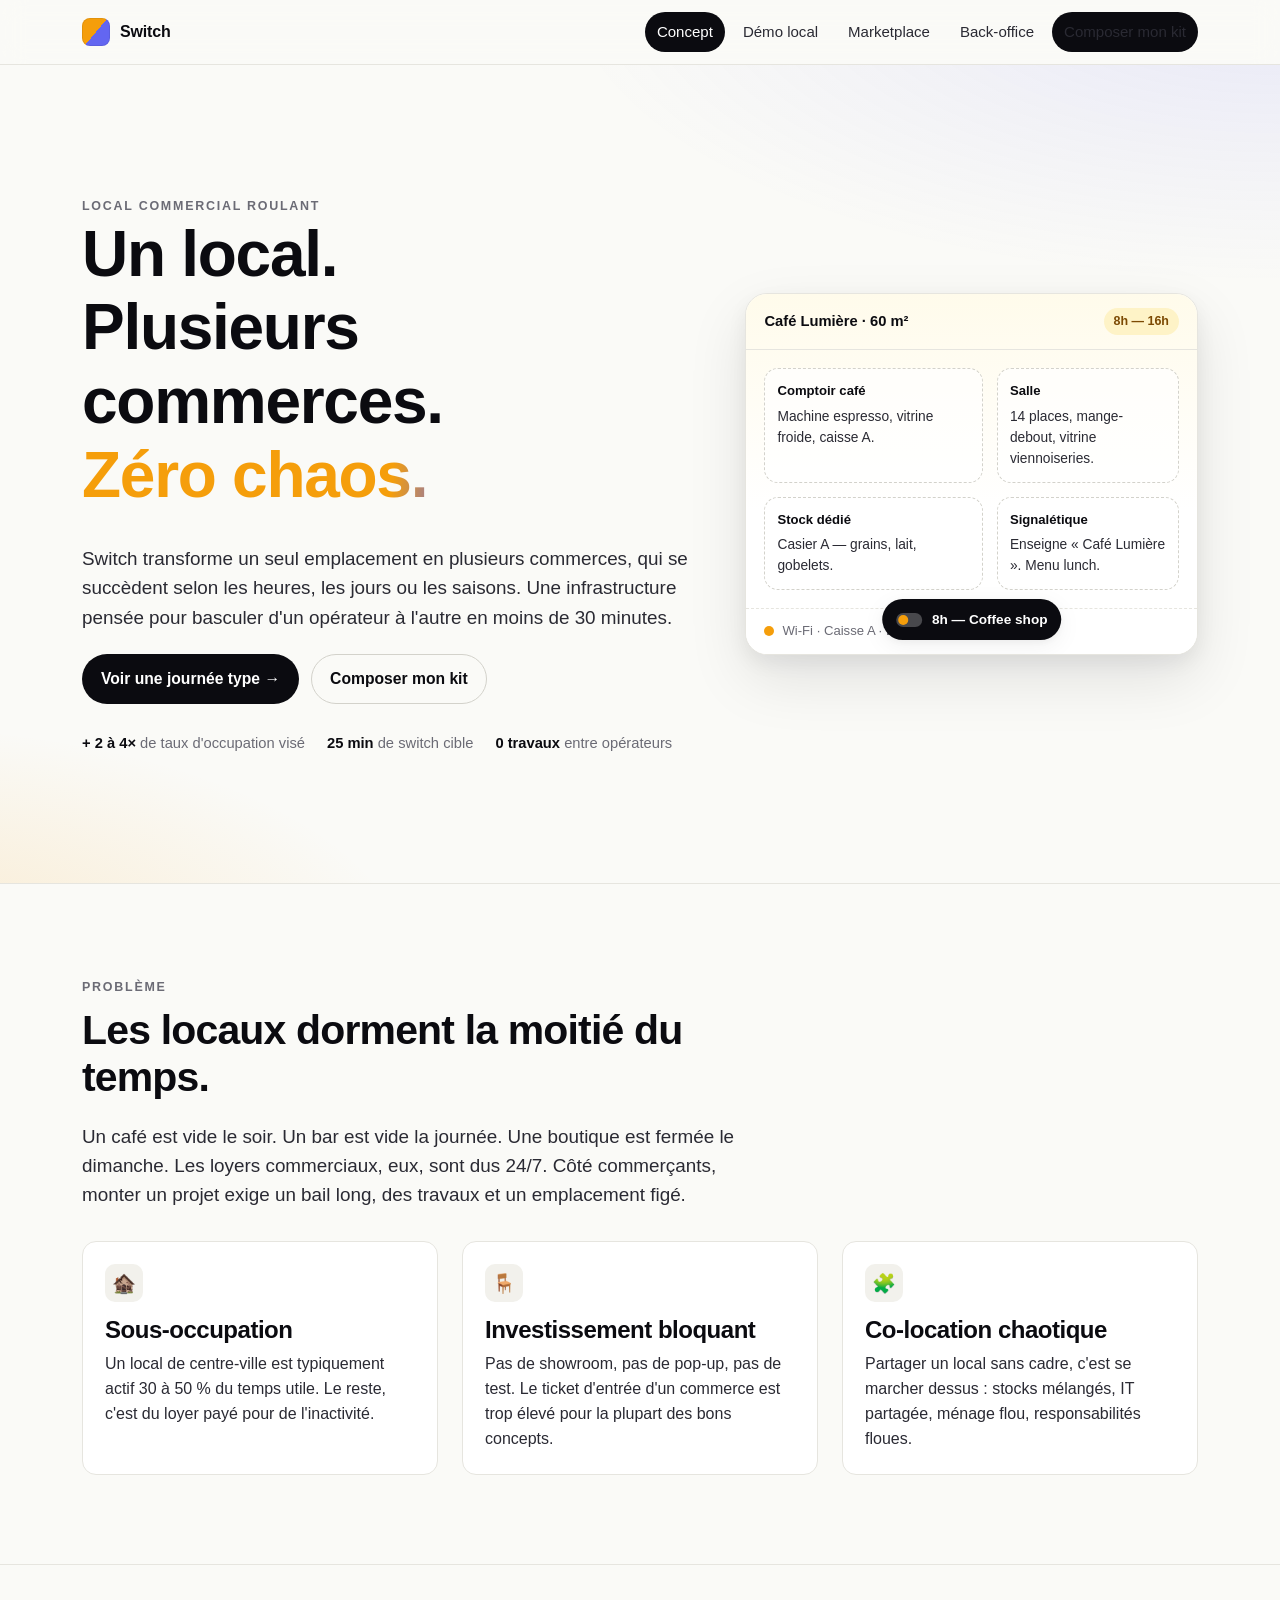
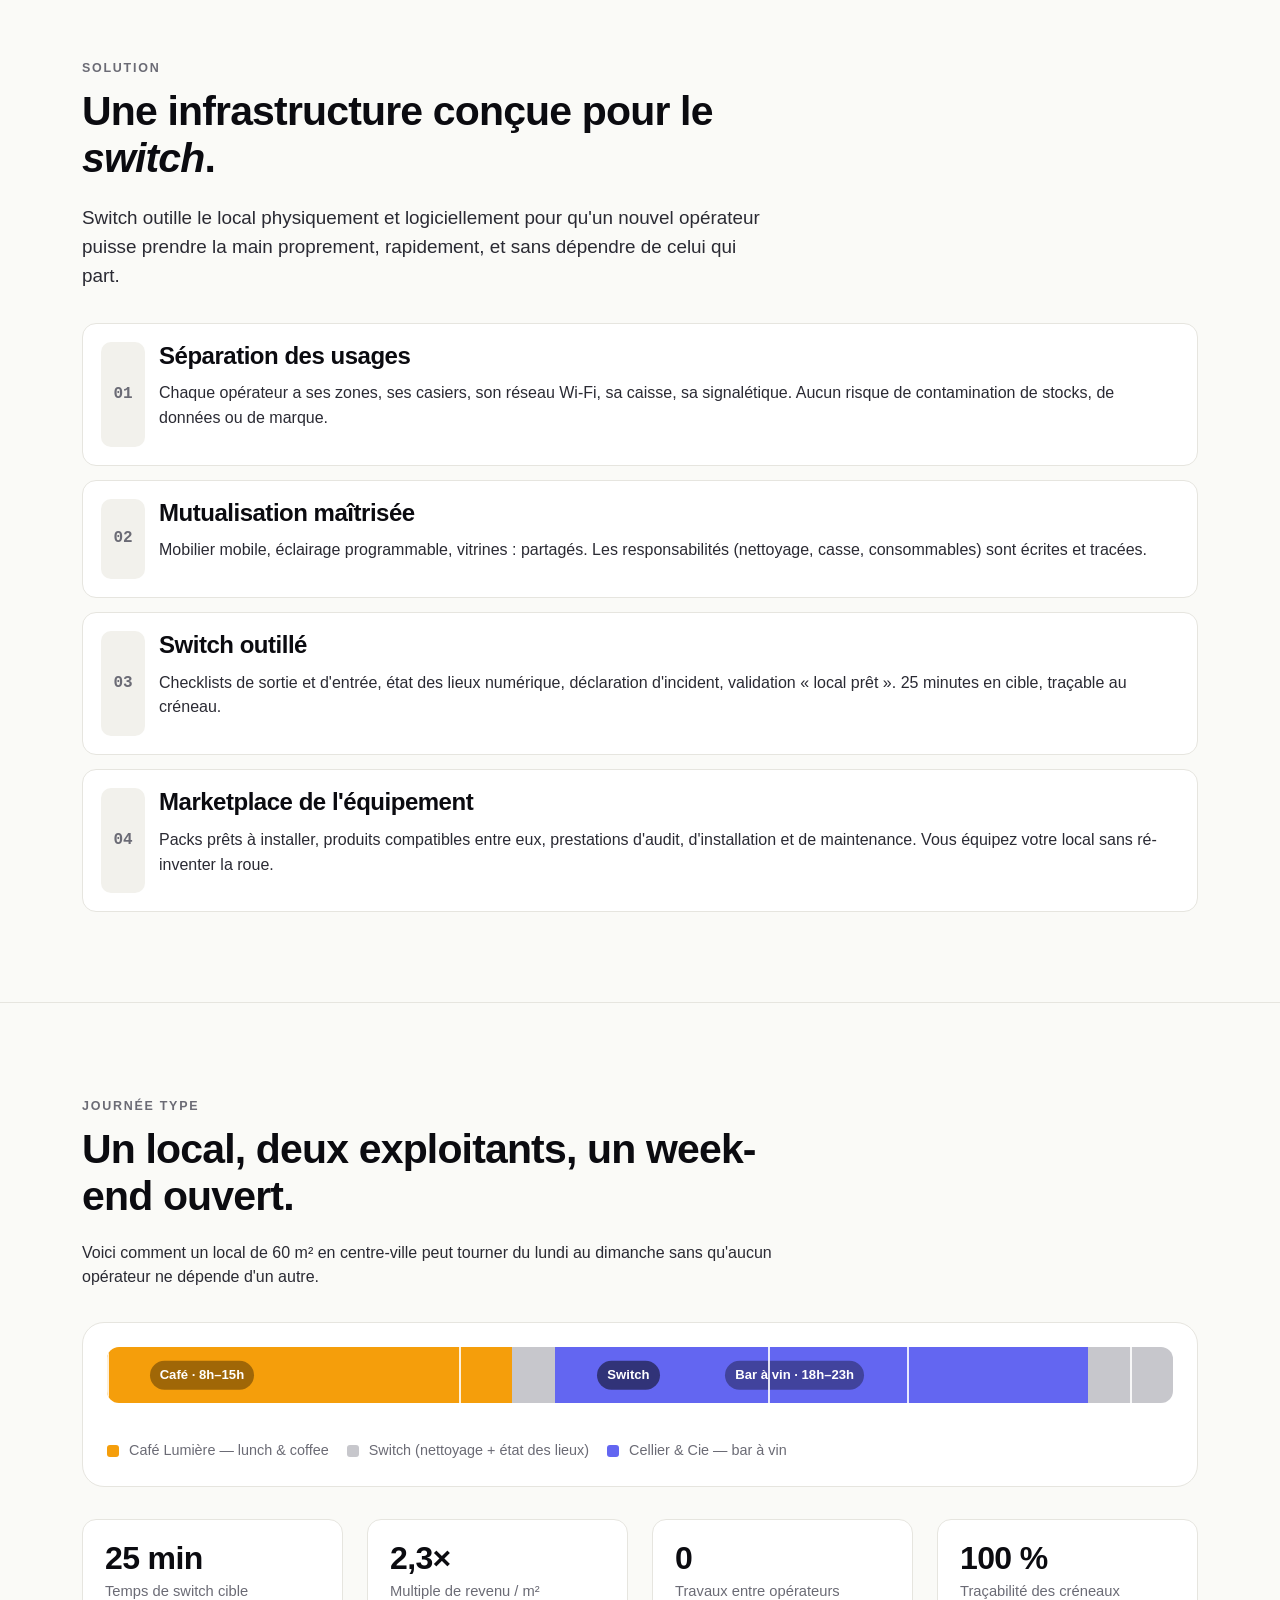
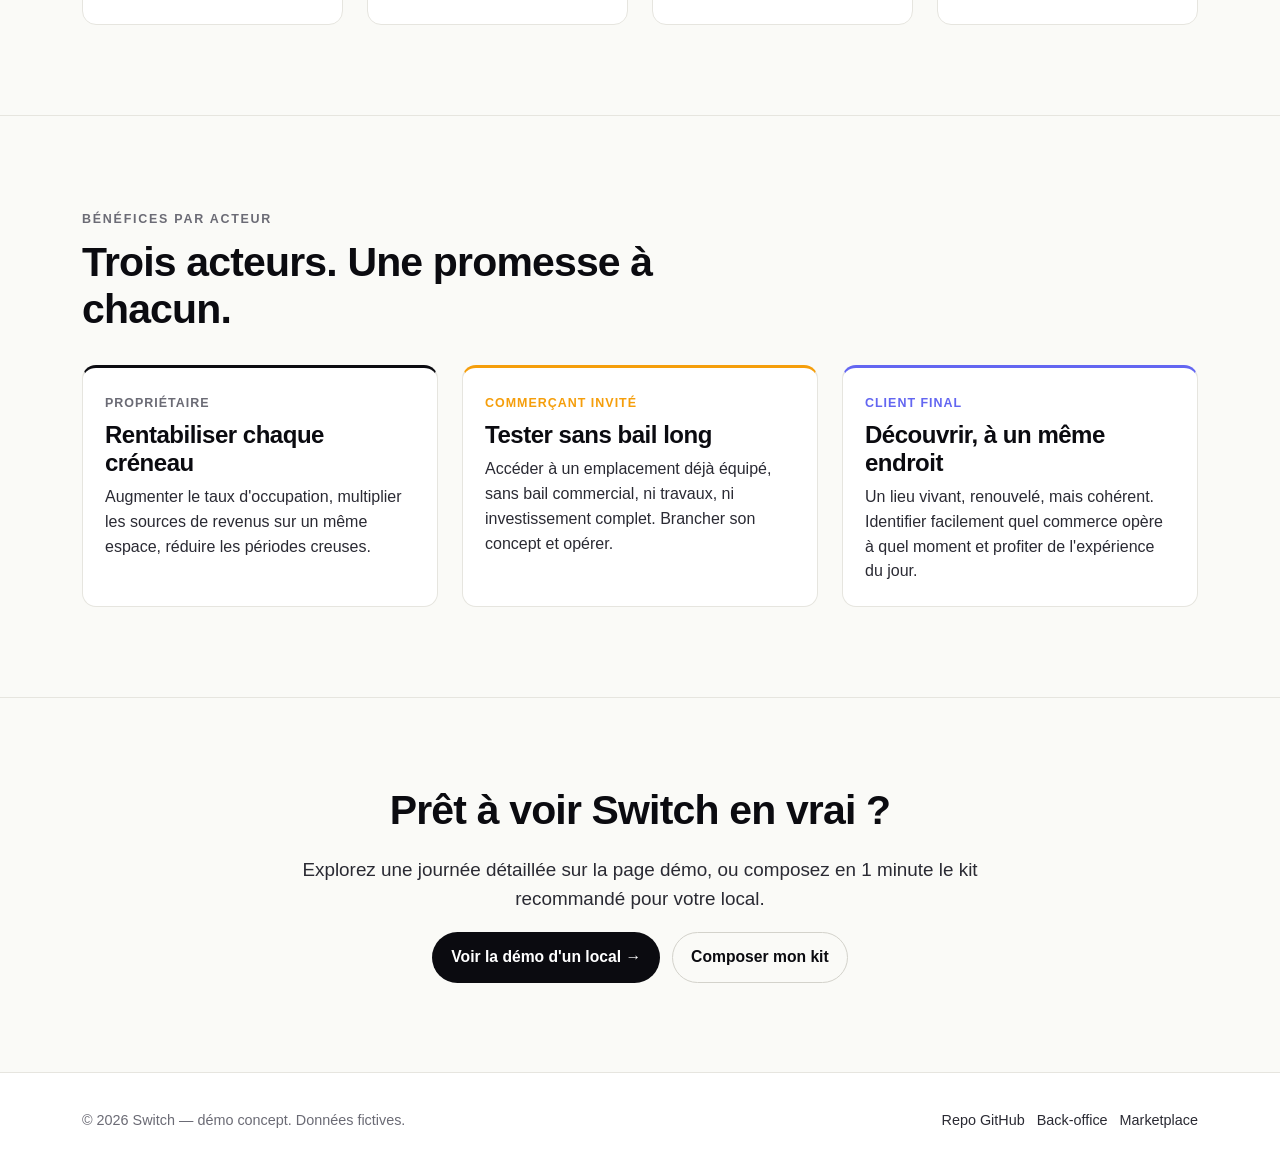
==== docs/index.html @ d5fad893 "Add Switch GitHub Pages demo site (4 pages: concept, demo, marketplace, back-office). Static, no bui" ====
<!doctype html>
<html lang="fr">
<head>
  <meta charset="utf-8" />
  <meta name="viewport" content="width=device-width, initial-scale=1" />
  <title>Switch — Un local. Plusieurs commerces. Zéro chaos.</title>
  <meta name="description" content="Switch est l'infrastructure physique et logicielle qui permet à plusieurs commerçants d'opérer dans un même local, sans se gêner. Démo concept." />
  <meta name="theme-color" content="#FAFAF7" />
  <link rel="preconnect" href="https://rsms.me/" />
  <link rel="stylesheet" href="https://rsms.me/inter/inter.css" />
  <link rel="stylesheet" href="assets/css/style.css" />
  <link rel="icon" href="data:image/svg+xml,%3Csvg xmlns='http://www.w3.org/2000/svg' viewBox='0 0 32 32'%3E%3Cdefs%3E%3ClinearGradient id='g' x1='0' x2='1' y1='0' y2='1'%3E%3Cstop offset='0' stop-color='%23F59E0B'/%3E%3Cstop offset='1' stop-color='%236366F1'/%3E%3C/linearGradient%3E%3C/defs%3E%3Crect width='32' height='32' rx='7' fill='url(%23g)'/%3E%3C/svg%3E" />
</head>
<body>

<header class="nav">
  <div class="container nav-inner">
    <a class="brand" href="index.html">
      <span class="brand-mark" aria-hidden="true"></span>
      <span>Switch</span>
    </a>
    <nav class="nav-links" aria-label="Navigation principale">
      <a href="index.html">Concept</a>
      <a href="demo.html">Démo local</a>
      <a href="marketplace.html">Marketplace</a>
      <a href="backoffice.html">Back-office</a>
      <a class="nav-cta" href="marketplace.html#configurateur">Composer mon kit</a>
    </nav>
    <button class="nav-toggle" aria-label="Ouvrir le menu" aria-controls="nav-links" aria-expanded="false">☰</button>
  </div>
</header>

<!-- HERO -->
<section class="hero">
  <div class="container hero-inner">
    <div>
      <span class="eyebrow">Local commercial roulant</span>
      <h1>Un local.<br/>Plusieurs commerces.<br/><span class="switch-word">Zéro chaos.</span></h1>
      <p class="lead">
        Switch transforme un seul emplacement en plusieurs commerces, qui se succèdent selon les heures, les jours ou les saisons. Une infrastructure pensée pour basculer d'un opérateur à l'autre&nbsp;en&nbsp;moins de 30&nbsp;minutes.
      </p>

      <div class="hero-actions">
        <a class="btn btn-primary" href="demo.html">Voir une journée type →</a>
        <a class="btn btn-ghost" href="marketplace.html#configurateur">Composer mon kit</a>
      </div>

      <div class="hero-meta">
        <span><strong>+ 2 à 4×</strong> de taux d'occupation visé</span>
        <span><strong>25 min</strong> de switch cible</span>
        <span><strong>0 travaux</strong> entre opérateurs</span>
      </div>
    </div>

    <!-- Carte locale : démonstration switch jour / soir -->
    <div class="local-card" data-mode="day" aria-label="Aperçu d'un local Switch">
      <div class="scene scene--day" aria-hidden="false">
        <div class="scene-head">
          <span>Café Lumière · 60 m²</span>
          <span class="pill">8h — 16h</span>
        </div>
        <div class="scene-floor">
          <div class="zone"><strong>Comptoir café</strong>Machine espresso, vitrine froide, caisse A.</div>
          <div class="zone"><strong>Salle</strong>14 places, mange-debout, vitrine viennoiseries.</div>
          <div class="zone"><strong>Stock dédié</strong>Casier A — grains, lait, gobelets.</div>
          <div class="zone"><strong>Signalétique</strong>Enseigne « Café Lumière ». Menu lunch.</div>
        </div>
        <div class="scene-bar"><span class="dot" aria-hidden="true"></span> Wi-Fi · Caisse A · Éclairage chaud</div>
      </div>

      <div class="scene scene--night is-hidden" aria-hidden="true">
        <div class="scene-head">
          <span>Cellier &amp; Cie · 60 m²</span>
          <span class="pill">18h — 23h</span>
        </div>
        <div class="scene-floor">
          <div class="zone"><strong>Bar à vin</strong>Tireuses, frigo vins, caisse B.</div>
          <div class="zone"><strong>Salle</strong>10 places assises, 2 mange-debout, ambiance tamisée.</div>
          <div class="zone"><strong>Stock dédié</strong>Casier B — bouteilles, verres dédiés.</div>
          <div class="zone"><strong>Signalétique</strong>Enseigne « Cellier &amp; Cie ». Ardoise dégustation.</div>
        </div>
        <div class="scene-bar"><span class="dot" aria-hidden="true"></span> Wi-Fi B · Caisse B · Éclairage tamisé</div>
      </div>

      <button class="switch-toggle" aria-label="Basculer entre jour et soir">
        <span class="knob" aria-hidden="true"></span>
        <span class="label">8h — Coffee shop</span>
      </button>
    </div>
  </div>
</section>

<!-- PROBLEME -->
<section>
  <div class="container">
    <div class="section-head">
      <span class="eyebrow">Problème</span>
      <h2>Les locaux dorment la moitié du temps.</h2>
      <p class="lead">
        Un café est vide le soir. Un bar est vide la journée. Une boutique est fermée le dimanche. Les loyers commerciaux, eux, sont dus 24/7. Côté commerçants, monter un projet exige un bail long, des travaux et un emplacement figé.
      </p>
    </div>

    <div class="grid grid-3">
      <div class="card">
        <div class="icon" aria-hidden="true">🏚️</div>
        <h3>Sous-occupation</h3>
        <p>Un local de centre-ville est typiquement actif 30 à 50&nbsp;% du temps utile. Le reste, c'est du loyer payé pour de l'inactivité.</p>
      </div>
      <div class="card">
        <div class="icon" aria-hidden="true">🪑</div>
        <h3>Investissement bloquant</h3>
        <p>Pas de showroom, pas de pop-up, pas de test. Le ticket d'entrée d'un commerce est trop élevé pour la plupart des bons concepts.</p>
      </div>
      <div class="card">
        <div class="icon" aria-hidden="true">🧩</div>
        <h3>Co-location chaotique</h3>
        <p>Partager un local sans cadre, c'est se marcher dessus&nbsp;: stocks mélangés, IT partagée, ménage flou, responsabilités floues.</p>
      </div>
    </div>
  </div>
</section>

<!-- SOLUTION -->
<section>
  <div class="container">
    <div class="section-head">
      <span class="eyebrow">Solution</span>
      <h2>Une infrastructure conçue pour le <em>switch</em>.</h2>
      <p class="lead">
        Switch outille le local physiquement et logiciellement pour qu'un nouvel opérateur puisse prendre la main proprement, rapidement, et sans dépendre de celui qui part.
      </p>
    </div>

    <div class="steps">
      <div class="step">
        <div>
          <h3>Séparation des usages</h3>
          <p>Chaque opérateur a ses zones, ses casiers, son réseau Wi-Fi, sa caisse, sa signalétique. Aucun risque de contamination de stocks, de données ou de marque.</p>
        </div>
      </div>
      <div class="step">
        <div>
          <h3>Mutualisation maîtrisée</h3>
          <p>Mobilier mobile, éclairage programmable, vitrines : partagés. Les responsabilités (nettoyage, casse, consommables) sont écrites et tracées.</p>
        </div>
      </div>
      <div class="step">
        <div>
          <h3>Switch outillé</h3>
          <p>Checklists de sortie et d'entrée, état des lieux numérique, déclaration d'incident, validation « local prêt ». 25 minutes en cible, traçable au créneau.</p>
        </div>
      </div>
      <div class="step">
        <div>
          <h3>Marketplace de l'équipement</h3>
          <p>Packs prêts à installer, produits compatibles entre eux, prestations d'audit, d'installation et de maintenance. Vous équipez votre local sans ré-inventer la roue.</p>
        </div>
      </div>
    </div>
  </div>
</section>

<!-- JOURNEE TYPE -->
<section>
  <div class="container">
    <div class="section-head">
      <span class="eyebrow">Journée type</span>
      <h2>Un local, deux exploitants, un week-end ouvert.</h2>
      <p>Voici comment un local de 60&nbsp;m² en centre-ville peut tourner du lundi au dimanche sans qu'aucun opérateur ne dépende d'un autre.</p>
    </div>

    <div class="timeline" aria-label="Timeline d'une journée type Switch">
      <div class="timeline-track" aria-hidden="true">
        <div class="timeline-segment" style="left:4%">Café · 8h–15h</div>
        <div class="timeline-segment" style="left:46%; background: rgba(0,0,0,.5);">Switch</div>
        <div class="timeline-segment" style="left:58%">Bar à vin · 18h–23h</div>

        <div class="timeline-marker" style="left:0%"><span class="timeline-label">00h</span></div>
        <div class="timeline-marker" style="left:33%"><span class="timeline-label">08h</span></div>
        <div class="timeline-marker" style="left:62%"><span class="timeline-label">15h</span></div>
        <div class="timeline-marker" style="left:75%"><span class="timeline-label">18h</span></div>
        <div class="timeline-marker" style="left:96%"><span class="timeline-label">23h</span></div>
      </div>

      <div class="timeline-legend">
        <span><span class="sw" style="background:var(--day)"></span> Café Lumière — lunch &amp; coffee</span>
        <span><span class="sw" style="background:#C7C7CC"></span> Switch (nettoyage + état des lieux)</span>
        <span><span class="sw" style="background:var(--night)"></span> Cellier &amp; Cie — bar à vin</span>
      </div>
    </div>

    <div class="grid grid-4 mt-4">
      <div class="stat"><div class="num">25 min</div><div class="lbl">Temps de switch cible</div></div>
      <div class="stat"><div class="num">2,3×</div><div class="lbl">Multiple de revenu / m²</div></div>
      <div class="stat"><div class="num">0</div><div class="lbl">Travaux entre opérateurs</div></div>
      <div class="stat"><div class="num">100 %</div><div class="lbl">Traçabilité des créneaux</div></div>
    </div>
  </div>
</section>

<!-- BENEFICES PAR ACTEUR -->
<section>
  <div class="container">
    <div class="section-head">
      <span class="eyebrow">Bénéfices par acteur</span>
      <h2>Trois acteurs. Une promesse à chacun.</h2>
    </div>

    <div class="grid grid-3">
      <div class="card card-ink">
        <div class="card-flag">Propriétaire</div>
        <h3>Rentabiliser chaque créneau</h3>
        <p>Augmenter le taux d'occupation, multiplier les sources de revenus sur un même espace, réduire les périodes creuses.</p>
      </div>
      <div class="card card-day">
        <div class="card-flag" style="color:var(--day)">Commerçant invité</div>
        <h3>Tester sans bail long</h3>
        <p>Accéder à un emplacement déjà équipé, sans bail commercial, ni travaux, ni investissement complet. Brancher son concept et opérer.</p>
      </div>
      <div class="card card-night">
        <div class="card-flag" style="color:var(--night)">Client final</div>
        <h3>Découvrir, à un même endroit</h3>
        <p>Un lieu vivant, renouvelé, mais cohérent. Identifier facilement quel commerce opère à quel moment et profiter de l'expérience du jour.</p>
      </div>
    </div>
  </div>
</section>

<!-- CTA -->
<section>
  <div class="container center">
    <h2>Prêt à voir Switch en vrai ?</h2>
    <p class="lead" style="margin-inline:auto">Explorez une journée détaillée sur la page démo, ou composez en 1 minute le kit recommandé pour votre local.</p>
    <div class="flex" style="justify-content:center; margin-top: 18px;">
      <a class="btn btn-primary" href="demo.html">Voir la démo d'un local →</a>
      <a class="btn btn-ghost" href="marketplace.html#configurateur">Composer mon kit</a>
    </div>
  </div>
</section>

<footer class="site">
  <div class="container">
    <div>© <span data-year>2026</span> Switch — démo concept. Données fictives.</div>
    <div class="flex">
      <a href="https://github.com/chtabay/Switch" target="_blank" rel="noopener">Repo GitHub</a>
      <a href="backoffice.html">Back-office</a>
      <a href="marketplace.html">Marketplace</a>
    </div>
  </div>
</footer>

<script src="assets/js/main.js" defer></script>
</body>
</html>
---- docs/assets/css/style.css ----
/* ============================================================
   SWITCH — Design system
   Un local. Plusieurs commerces. Zéro chaos.
   ============================================================ */

:root {
  --bg: #FAFAF7;
  --bg-elev: #FFFFFF;
  --bg-soft: #F2F1EC;
  --ink: #0B0B10;
  --ink-2: #2A2A33;
  --muted: #6B6B75;
  --line: #E6E5DF;
  --line-strong: #D3D2CB;

  /* Switch — deux moments de la journée */
  --day: #F59E0B;          /* Ambre, café/jour */
  --day-soft: #FEF3C7;
  --night: #6366F1;        /* Indigo, bar/soir */
  --night-soft: #E0E7FF;

  --ok: #10B981;
  --warn: #F97316;
  --err: #EF4444;

  --radius: 14px;
  --radius-sm: 8px;
  --radius-lg: 22px;

  --shadow-sm: 0 1px 2px rgba(11, 11, 16, 0.04), 0 1px 1px rgba(11, 11, 16, 0.03);
  --shadow: 0 6px 24px rgba(11, 11, 16, 0.06), 0 2px 6px rgba(11, 11, 16, 0.04);
  --shadow-lg: 0 24px 60px rgba(11, 11, 16, 0.10), 0 8px 20px rgba(11, 11, 16, 0.06);

  --maxw: 1180px;
  --gutter: clamp(16px, 4vw, 32px);

  --font-sans: "Inter", -apple-system, BlinkMacSystemFont, "Segoe UI",
    Roboto, "Helvetica Neue", Arial, sans-serif;
  --font-mono: "JetBrains Mono", ui-monospace, SFMono-Regular, Menlo,
    Consolas, monospace;
}

/* ---------- Reset léger ---------- */
*, *::before, *::after { box-sizing: border-box; }
html { -webkit-text-size-adjust: 100%; scroll-behavior: smooth; }
body {
  margin: 0;
  background: var(--bg);
  color: var(--ink);
  font-family: var(--font-sans);
  font-size: 16px;
  line-height: 1.55;
  -webkit-font-smoothing: antialiased;
  text-rendering: optimizeLegibility;
}
img, svg { display: block; max-width: 100%; }
a { color: inherit; text-decoration: none; }
button { font: inherit; cursor: pointer; }

/* ---------- Typo ---------- */
h1, h2, h3, h4 {
  margin: 0 0 .5em;
  font-weight: 650;
  letter-spacing: -0.02em;
  line-height: 1.15;
}
h1 { font-size: clamp(2.2rem, 5vw + .5rem, 4rem); }
h2 { font-size: clamp(1.7rem, 2.2vw + .8rem, 2.6rem); }
h3 { font-size: clamp(1.15rem, 1vw + .8rem, 1.5rem); }
h4 { font-size: 1.05rem; }
p { margin: 0 0 1em; color: var(--ink-2); }
.lead { font-size: 1.18rem; color: var(--ink-2); max-width: 65ch; }
.muted { color: var(--muted); }
.eyebrow {
  text-transform: uppercase;
  letter-spacing: .14em;
  font-size: .78rem;
  font-weight: 600;
  color: var(--muted);
}

/* ---------- Layout ---------- */
.container {
  width: 100%;
  max-width: var(--maxw);
  margin: 0 auto;
  padding-inline: var(--gutter);
}
section { padding-block: clamp(48px, 7vw, 96px); }
section + section { border-top: 1px solid var(--line); }
.grid { display: grid; gap: clamp(16px, 2vw, 24px); }
.grid-2 { grid-template-columns: repeat(2, minmax(0, 1fr)); }
.grid-3 { grid-template-columns: repeat(3, minmax(0, 1fr)); }
.grid-4 { grid-template-columns: repeat(4, minmax(0, 1fr)); }
@media (max-width: 900px) {
  .grid-3, .grid-4 { grid-template-columns: repeat(2, minmax(0, 1fr)); }
}
@media (max-width: 600px) {
  .grid-2, .grid-3, .grid-4 { grid-template-columns: 1fr; }
}

/* ---------- Navbar ---------- */
.nav {
  position: sticky;
  top: 0;
  z-index: 50;
  background: rgba(250, 250, 247, .82);
  backdrop-filter: saturate(140%) blur(12px);
  -webkit-backdrop-filter: saturate(140%) blur(12px);
  border-bottom: 1px solid var(--line);
}
.nav-inner {
  display: flex;
  align-items: center;
  justify-content: space-between;
  height: 64px;
}
.brand {
  display: inline-flex;
  align-items: center;
  gap: 10px;
  font-weight: 700;
  letter-spacing: -.01em;
}
.brand-mark {
  width: 28px; height: 28px;
  border-radius: 8px;
  background:
    conic-gradient(from 220deg at 50% 50%, var(--day) 0 50%, var(--night) 50% 100%);
  box-shadow: inset 0 0 0 1px rgba(0, 0, 0, .08);
}
.nav-links {
  display: flex; gap: 6px; align-items: center;
}
.nav-links a {
  padding: 8px 12px;
  border-radius: 999px;
  color: var(--ink-2);
  font-size: .94rem;
  font-weight: 500;
}
.nav-links a:hover { background: var(--bg-soft); color: var(--ink); }
.nav-links a.is-active { background: var(--ink); color: var(--bg-elev); }
.nav-cta {
  background: var(--ink);
  color: var(--bg-elev);
  padding: 9px 14px;
  border-radius: 999px;
  font-weight: 600;
  font-size: .92rem;
}
.nav-toggle {
  display: none;
  background: transparent;
  border: 1px solid var(--line-strong);
  border-radius: 10px;
  padding: 8px 10px;
}
@media (max-width: 760px) {
  .nav-links { display: none; }
  .nav-toggle { display: inline-flex; }
  .nav-links.is-open {
    display: flex;
    position: absolute;
    top: 64px; left: 0; right: 0;
    flex-direction: column;
    background: var(--bg-elev);
    padding: 12px var(--gutter);
    border-bottom: 1px solid var(--line);
    gap: 2px;
  }
}

/* ---------- Boutons ---------- */
.btn {
  display: inline-flex;
  align-items: center;
  gap: 8px;
  padding: 12px 18px;
  border-radius: 999px;
  font-weight: 600;
  font-size: .98rem;
  border: 1px solid transparent;
  transition: transform .12s ease, background .15s ease, border-color .15s ease;
  white-space: nowrap;
}
.btn:active { transform: translateY(1px); }
.btn-primary { background: var(--ink); color: var(--bg-elev); }
.btn-primary:hover { background: #1a1a23; }
.btn-ghost { background: transparent; color: var(--ink); border-color: var(--line-strong); }
.btn-ghost:hover { background: var(--bg-soft); }
.btn-day { background: var(--day); color: #2a1f00; }
.btn-night { background: var(--night); color: #fff; }

/* ---------- Hero ---------- */
.hero {
  padding-block: clamp(64px, 10vw, 140px);
  background:
    radial-gradient(1200px 500px at 100% -10%, rgba(99, 102, 241, .12), transparent 60%),
    radial-gradient(900px 400px at -10% 110%, rgba(245, 158, 11, .18), transparent 60%);
}
.hero-inner {
  display: grid;
  grid-template-columns: 1.15fr .85fr;
  gap: clamp(24px, 4vw, 56px);
  align-items: center;
}
@media (max-width: 900px) { .hero-inner { grid-template-columns: 1fr; } }
.hero h1 .switch-word {
  display: inline-block;
  background: linear-gradient(95deg, var(--day) 0%, var(--day) 45%, var(--night) 55%, var(--night) 100%);
  background-size: 200% 100%;
  -webkit-background-clip: text;
  background-clip: text;
  color: transparent;
  animation: shift 8s ease-in-out infinite;
}
@keyframes shift {
  0%, 100% { background-position: 0% 50%; }
  50% { background-position: 100% 50%; }
}
.hero-actions { display: flex; gap: 12px; flex-wrap: wrap; margin-top: 22px; }
.hero-meta {
  display: flex; gap: 22px; flex-wrap: wrap;
  margin-top: 28px; color: var(--muted);
  font-size: .92rem;
}
.hero-meta strong { color: var(--ink); font-weight: 650; }

/* Hero visuel : "deux états" d'un même local */
.local-card {
  position: relative;
  border-radius: var(--radius-lg);
  background: var(--bg-elev);
  border: 1px solid var(--line);
  box-shadow: var(--shadow-lg);
  overflow: hidden;
  aspect-ratio: 4 / 3.2;
}
.local-card .scene {
  position: absolute; inset: 0;
  display: grid;
  grid-template-rows: auto 1fr auto;
  transition: opacity .6s ease, transform .6s ease;
}
.local-card .scene.is-hidden { opacity: 0; pointer-events: none; transform: scale(.98); }
.local-card .scene-head {
  display: flex; align-items: center; justify-content: space-between;
  padding: 14px 18px;
  font-weight: 700;
  font-size: .92rem;
  border-bottom: 1px solid var(--line);
}
.local-card .scene-head .pill { font-size: .78rem; padding: 4px 10px; border-radius: 999px; }
.scene--day { background: linear-gradient(180deg, #FFFBEB 0%, #FFFFFF 60%); }
.scene--day .pill { background: var(--day-soft); color: #7C4A03; }
.scene--night { background: linear-gradient(180deg, #EEF0FF 0%, #FFFFFF 60%); }
.scene--night .pill { background: var(--night-soft); color: #3730A3; }
.scene-floor {
  display: grid;
  grid-template-columns: 1.2fr 1fr;
  gap: 14px;
  padding: 18px;
}
.zone {
  border: 1px dashed var(--line-strong);
  border-radius: var(--radius);
  padding: 12px;
  min-height: 90px;
  background: rgba(255, 255, 255, .65);
  font-size: .86rem;
  color: var(--ink-2);
}
.zone strong { color: var(--ink); display: block; margin-bottom: 4px; font-size: .82rem; }
.scene-bar {
  display: flex; gap: 8px;
  padding: 12px 18px 16px;
  font-size: .82rem;
  color: var(--muted);
  border-top: 1px dashed var(--line);
}
.scene-bar .dot { width: 10px; height: 10px; border-radius: 50%; align-self: center; }
.scene--day .dot { background: var(--day); }
.scene--night .dot { background: var(--night); }
.switch-toggle {
  position: absolute;
  left: 50%; bottom: 14px;
  transform: translateX(-50%);
  background: var(--ink);
  color: var(--bg-elev);
  border-radius: 999px;
  padding: 10px 14px;
  display: inline-flex; align-items: center; gap: 10px;
  font-size: .85rem; font-weight: 600;
  border: none; cursor: pointer;
  box-shadow: var(--shadow);
}
.switch-toggle .knob {
  width: 26px; height: 14px; border-radius: 999px;
  background: rgba(255, 255, 255, .25);
  position: relative;
}
.switch-toggle .knob::after {
  content: "";
  position: absolute; top: 2px; left: 2px;
  width: 10px; height: 10px; border-radius: 50%;
  background: var(--day);
  transition: transform .25s ease, background .25s ease;
}
.local-card[data-mode="night"] .switch-toggle .knob::after {
  transform: translateX(12px);
  background: var(--night);
}

/* ---------- Cards ---------- */
.card {
  background: var(--bg-elev);
  border: 1px solid var(--line);
  border-radius: var(--radius);
  padding: 22px;
  transition: transform .15s ease, box-shadow .15s ease, border-color .15s ease;
}
.card:hover { box-shadow: var(--shadow); border-color: var(--line-strong); }
.card h3 { margin-bottom: .35em; }
.card p { color: var(--ink-2); margin-bottom: 0; }
.card .icon {
  width: 38px; height: 38px;
  border-radius: 10px;
  background: var(--bg-soft);
  display: inline-flex; align-items: center; justify-content: center;
  margin-bottom: 14px;
  font-size: 1.2rem;
}
.card-flag {
  display: inline-flex;
  align-items: center;
  gap: 6px;
  font-size: .78rem;
  font-weight: 600;
  text-transform: uppercase;
  letter-spacing: .08em;
  margin-bottom: 8px;
  color: var(--muted);
}
.card-day { border-top: 3px solid var(--day); }
.card-night { border-top: 3px solid var(--night); }
.card-ink { border-top: 3px solid var(--ink); }

/* ---------- Badges / pills ---------- */
.badge {
  display: inline-flex;
  align-items: center;
  gap: 6px;
  padding: 4px 10px;
  border-radius: 999px;
  font-size: .78rem;
  font-weight: 600;
  background: var(--bg-soft);
  color: var(--ink-2);
  border: 1px solid var(--line);
}
.badge--day { background: var(--day-soft); color: #7C4A03; border-color: #F8D38B; }
.badge--night { background: var(--night-soft); color: #3730A3; border-color: #C7D2FE; }
.badge--ok { background: #DCFCE7; color: #065F46; border-color: #A7F3D0; }
.badge--warn { background: #FFEDD5; color: #9A3412; border-color: #FED7AA; }
.badge--err { background: #FEE2E2; color: #991B1B; border-color: #FECACA; }

/* ---------- Timeline ---------- */
.timeline {
  position: relative;
  margin-top: 24px;
  border-radius: var(--radius-lg);
  background: var(--bg-elev);
  border: 1px solid var(--line);
  padding: 24px;
}
.timeline-track {
  position: relative;
  height: 56px;
  background: linear-gradient(90deg,
    var(--day) 0%, var(--day) 38%,
    #C7C7CC 38%, #C7C7CC 42%,
    var(--night) 42%, var(--night) 92%,
    #C7C7CC 92%, #C7C7CC 100%);
  border-radius: 12px;
  overflow: hidden;
}
.timeline-marker {
  position: absolute;
  top: 0; bottom: 0;
  width: 2px;
  background: rgba(255, 255, 255, .85);
}
.timeline-label {
  position: absolute;
  top: 100%;
  transform: translate(-50%, 8px);
  font-size: .78rem;
  color: var(--muted);
  white-space: nowrap;
}
.timeline-segment {
  position: absolute;
  top: 50%;
  transform: translateY(-50%);
  color: #fff;
  font-weight: 600;
  font-size: .82rem;
  padding: 4px 10px;
  border-radius: 999px;
  background: rgba(0, 0, 0, .35);
}
.timeline-legend {
  display: flex; flex-wrap: wrap; gap: 18px;
  margin-top: 36px;
  font-size: .9rem;
  color: var(--muted);
}
.timeline-legend .sw { display: inline-block; width: 12px; height: 12px; border-radius: 3px; margin-right: 6px; vertical-align: -2px; }

/* ---------- Stats ---------- */
.stats { display: grid; grid-template-columns: repeat(4, minmax(0,1fr)); gap: 16px; }
@media (max-width: 800px) { .stats { grid-template-columns: repeat(2, 1fr); } }
.stat {
  padding: 22px;
  border: 1px solid var(--line);
  border-radius: var(--radius);
  background: var(--bg-elev);
}
.stat .num {
  font-size: 2rem;
  font-weight: 700;
  letter-spacing: -.02em;
  line-height: 1;
  margin-bottom: 6px;
}
.stat .lbl { color: var(--muted); font-size: .92rem; }

/* ---------- Steps ---------- */
.steps { counter-reset: step; display: grid; gap: 14px; }
.step {
  display: grid;
  grid-template-columns: 44px 1fr;
  gap: 14px;
  padding: 18px;
  background: var(--bg-elev);
  border: 1px solid var(--line);
  border-radius: var(--radius);
}
.step::before {
  counter-increment: step;
  content: counter(step, decimal-leading-zero);
  font-family: var(--font-mono);
  font-weight: 600;
  color: var(--muted);
  display: inline-flex; align-items: center; justify-content: center;
  background: var(--bg-soft);
  border-radius: 10px;
}

/* ---------- Checklist ---------- */
.checklist {
  background: var(--bg-elev);
  border: 1px solid var(--line);
  border-radius: var(--radius);
  overflow: hidden;
}
.checklist > h3 {
  padding: 16px 18px;
  margin: 0;
  border-bottom: 1px solid var(--line);
  display: flex; align-items: center; gap: 10px;
}
.check-item {
  display: grid;
  grid-template-columns: 32px 1fr auto;
  gap: 12px;
  padding: 12px 18px;
  border-bottom: 1px solid var(--line);
  align-items: center;
  font-size: .95rem;
}
.check-item:last-child { border-bottom: 0; }
.check-item input[type="checkbox"] {
  appearance: none;
  width: 20px; height: 20px;
  border: 1.5px solid var(--line-strong);
  border-radius: 6px;
  display: inline-grid; place-items: center;
  cursor: pointer;
  transition: background .12s ease, border-color .12s ease;
}
.check-item input[type="checkbox"]:checked {
  background: var(--ink);
  border-color: var(--ink);
}
.check-item input[type="checkbox"]:checked::after {
  content: "";
  width: 10px; height: 6px;
  border-left: 2px solid #fff;
  border-bottom: 2px solid #fff;
  transform: translateY(-2px) rotate(-45deg);
}
.check-item.is-done label { text-decoration: line-through; color: var(--muted); }
.check-progress {
  height: 4px;
  background: var(--bg-soft);
  position: relative;
  overflow: hidden;
}
.check-progress > span {
  display: block;
  height: 100%;
  background: var(--ink);
  width: 0%;
  transition: width .3s ease;
}

/* ---------- Tables ---------- */
.table-wrap {
  border: 1px solid var(--line);
  border-radius: var(--radius);
  overflow: hidden;
  background: var(--bg-elev);
}
table.bo {
  width: 100%;
  border-collapse: collapse;
  font-size: .92rem;
}
.bo th, .bo td {
  text-align: left;
  padding: 12px 14px;
  border-bottom: 1px solid var(--line);
  vertical-align: middle;
}
.bo thead th {
  background: var(--bg-soft);
  font-weight: 600;
  font-size: .8rem;
  text-transform: uppercase;
  letter-spacing: .06em;
  color: var(--muted);
}
.bo tbody tr:last-child td { border-bottom: 0; }

/* ---------- Planning ---------- */
.planning {
  background: var(--bg-elev);
  border: 1px solid var(--line);
  border-radius: var(--radius);
  padding: 18px;
  overflow-x: auto;
}
.planning-grid {
  display: grid;
  grid-template-columns: 80px repeat(7, minmax(110px, 1fr));
  border: 1px solid var(--line);
  border-radius: 10px;
  overflow: hidden;
  min-width: 760px;
}
.planning-grid > div {
  padding: 8px 10px;
  border-right: 1px solid var(--line);
  border-bottom: 1px solid var(--line);
  font-size: .82rem;
  background: var(--bg-elev);
}
.planning-grid .ph { background: var(--bg-soft); font-weight: 600; color: var(--ink-2); }
.planning-grid .slot { min-height: 42px; position: relative; }
.slot--day { background: var(--day-soft); color: #7C4A03; }
.slot--night { background: var(--night-soft); color: #3730A3; }
.slot--maint { background: repeating-linear-gradient(45deg, #F3F4F6, #F3F4F6 6px, #E5E7EB 6px, #E5E7EB 12px); color: var(--muted); }
.slot--popup { background: #FCE7F3; color: #9D174D; }
.slot strong { display: block; font-size: .78rem; }
.slot span { font-size: .7rem; opacity: .8; }

/* ---------- Marketplace ---------- */
.pack {
  display: flex; flex-direction: column;
  padding: 26px;
  border: 1px solid var(--line);
  border-radius: var(--radius);
  background: var(--bg-elev);
  position: relative;
}
.pack--featured {
  border-color: var(--ink);
  background:
    linear-gradient(180deg, #fff 0%, #fff 100%) padding-box,
    linear-gradient(135deg, var(--day), var(--night)) border-box;
  border: 1.5px solid transparent;
  box-shadow: var(--shadow);
}
.pack--featured::before {
  content: "Recommandé";
  position: absolute;
  top: -12px; left: 24px;
  background: var(--ink); color: #fff;
  font-size: .72rem; font-weight: 700;
  padding: 5px 10px; border-radius: 999px;
  letter-spacing: .04em; text-transform: uppercase;
}
.pack h3 { margin-bottom: .15em; }
.pack .price {
  display: flex; align-items: baseline; gap: 6px;
  margin: 12px 0 18px;
}
.pack .price .num { font-size: 2rem; font-weight: 700; letter-spacing: -.02em; }
.pack .price .unit { color: var(--muted); font-size: .9rem; }
.pack ul {
  list-style: none; padding: 0; margin: 0 0 22px;
  display: grid; gap: 8px;
}
.pack ul li {
  position: relative;
  padding-left: 22px;
  font-size: .94rem;
  color: var(--ink-2);
}
.pack ul li::before {
  content: "";
  position: absolute; left: 0; top: 8px;
  width: 14px; height: 8px;
  border-left: 2px solid var(--ok);
  border-bottom: 2px solid var(--ok);
  transform: rotate(-45deg);
}
.pack .btn { align-self: flex-start; margin-top: auto; }

.product {
  display: flex; flex-direction: column;
  padding: 18px;
  background: var(--bg-elev);
  border: 1px solid var(--line);
  border-radius: var(--radius);
}
.product .thumb {
  aspect-ratio: 4 / 3;
  border-radius: 10px;
  background: var(--bg-soft);
  margin-bottom: 14px;
  display: grid; place-items: center;
  color: var(--muted);
  font-size: 2rem;
  border: 1px solid var(--line);
}
.product h4 { margin: 0 0 4px; font-size: 1rem; }
.product .meta { color: var(--muted); font-size: .84rem; margin-bottom: 10px; }
.product .row { display: flex; justify-content: space-between; align-items: center; margin-top: auto; gap: 8px; }
.product .row .price { font-weight: 700; }
.product .row .btn { padding: 7px 12px; font-size: .82rem; }

/* ---------- Configurateur ---------- */
.configurator {
  display: grid;
  grid-template-columns: 1.2fr .8fr;
  gap: 18px;
}
@media (max-width: 900px) { .configurator { grid-template-columns: 1fr; } }
.configurator .panel {
  background: var(--bg-elev);
  border: 1px solid var(--line);
  border-radius: var(--radius);
  padding: 22px;
}
.config-q { margin-bottom: 22px; }
.config-q label.q { display:block; font-weight: 600; margin-bottom: 10px; }
.opt-row { display: flex; gap: 8px; flex-wrap: wrap; }
.opt {
  border: 1px solid var(--line-strong);
  background: var(--bg-elev);
  padding: 9px 14px;
  border-radius: 999px;
  font-size: .9rem;
  cursor: pointer;
  transition: background .12s ease, border-color .12s ease, color .12s ease;
}
.opt:hover { background: var(--bg-soft); }
.opt.is-active { background: var(--ink); color: #fff; border-color: var(--ink); }

.summary {
  background: var(--bg-elev);
  border: 1px solid var(--line);
  border-radius: var(--radius);
  padding: 22px;
  position: sticky;
  top: 80px;
}
.summary .line {
  display: flex; justify-content: space-between;
  padding: 10px 0;
  border-bottom: 1px dashed var(--line);
  font-size: .94rem;
}
.summary .line:last-of-type { border-bottom: 0; }
.summary .total {
  display: flex; justify-content: space-between;
  margin-top: 14px;
  padding-top: 14px;
  border-top: 1px solid var(--line-strong);
  font-weight: 700;
  font-size: 1.1rem;
}

/* ---------- Form ---------- */
.field { display: grid; gap: 6px; margin-bottom: 14px; }
.field label { font-size: .85rem; color: var(--ink-2); font-weight: 500; }
.field input, .field select, .field textarea {
  font: inherit; color: var(--ink);
  padding: 10px 12px;
  border-radius: 10px;
  border: 1px solid var(--line-strong);
  background: var(--bg-elev);
  transition: border-color .12s ease, box-shadow .12s ease;
}
.field input:focus, .field select:focus, .field textarea:focus {
  outline: none;
  border-color: var(--ink);
  box-shadow: 0 0 0 4px rgba(11, 11, 16, .08);
}
.field textarea { resize: vertical; min-height: 88px; }

/* ---------- Banner notice ---------- */
.notice {
  display: flex; gap: 12px; align-items: flex-start;
  padding: 14px 16px;
  border-radius: var(--radius);
  background: var(--bg-soft);
  border: 1px solid var(--line);
  color: var(--ink-2);
  font-size: .92rem;
}
.notice strong { color: var(--ink); }

/* ---------- Footer ---------- */
footer.site {
  border-top: 1px solid var(--line);
  padding-block: 36px 28px;
  background: var(--bg-elev);
}
footer.site .container {
  display: flex; justify-content: space-between; gap: 16px;
  flex-wrap: wrap;
  align-items: center;
  color: var(--muted);
  font-size: .9rem;
}
footer.site a { color: var(--ink-2); }
footer.site a:hover { color: var(--ink); }

/* ---------- Utility ---------- */
.center { text-align: center; }
.mt-0 { margin-top: 0; }
.mt-1 { margin-top: 8px; }
.mt-2 { margin-top: 16px; }
.mt-3 { margin-top: 24px; }
.mt-4 { margin-top: 32px; }
.mb-0 { margin-bottom: 0; }
.flex { display: flex; gap: 12px; flex-wrap: wrap; }
.flex-between { display: flex; justify-content: space-between; align-items: center; gap: 12px; flex-wrap: wrap; }
.divider { height: 1px; background: var(--line); margin-block: 24px; }
.section-head { max-width: 720px; margin-bottom: 32px; }
.section-head .eyebrow { margin-bottom: 10px; display: inline-block; }
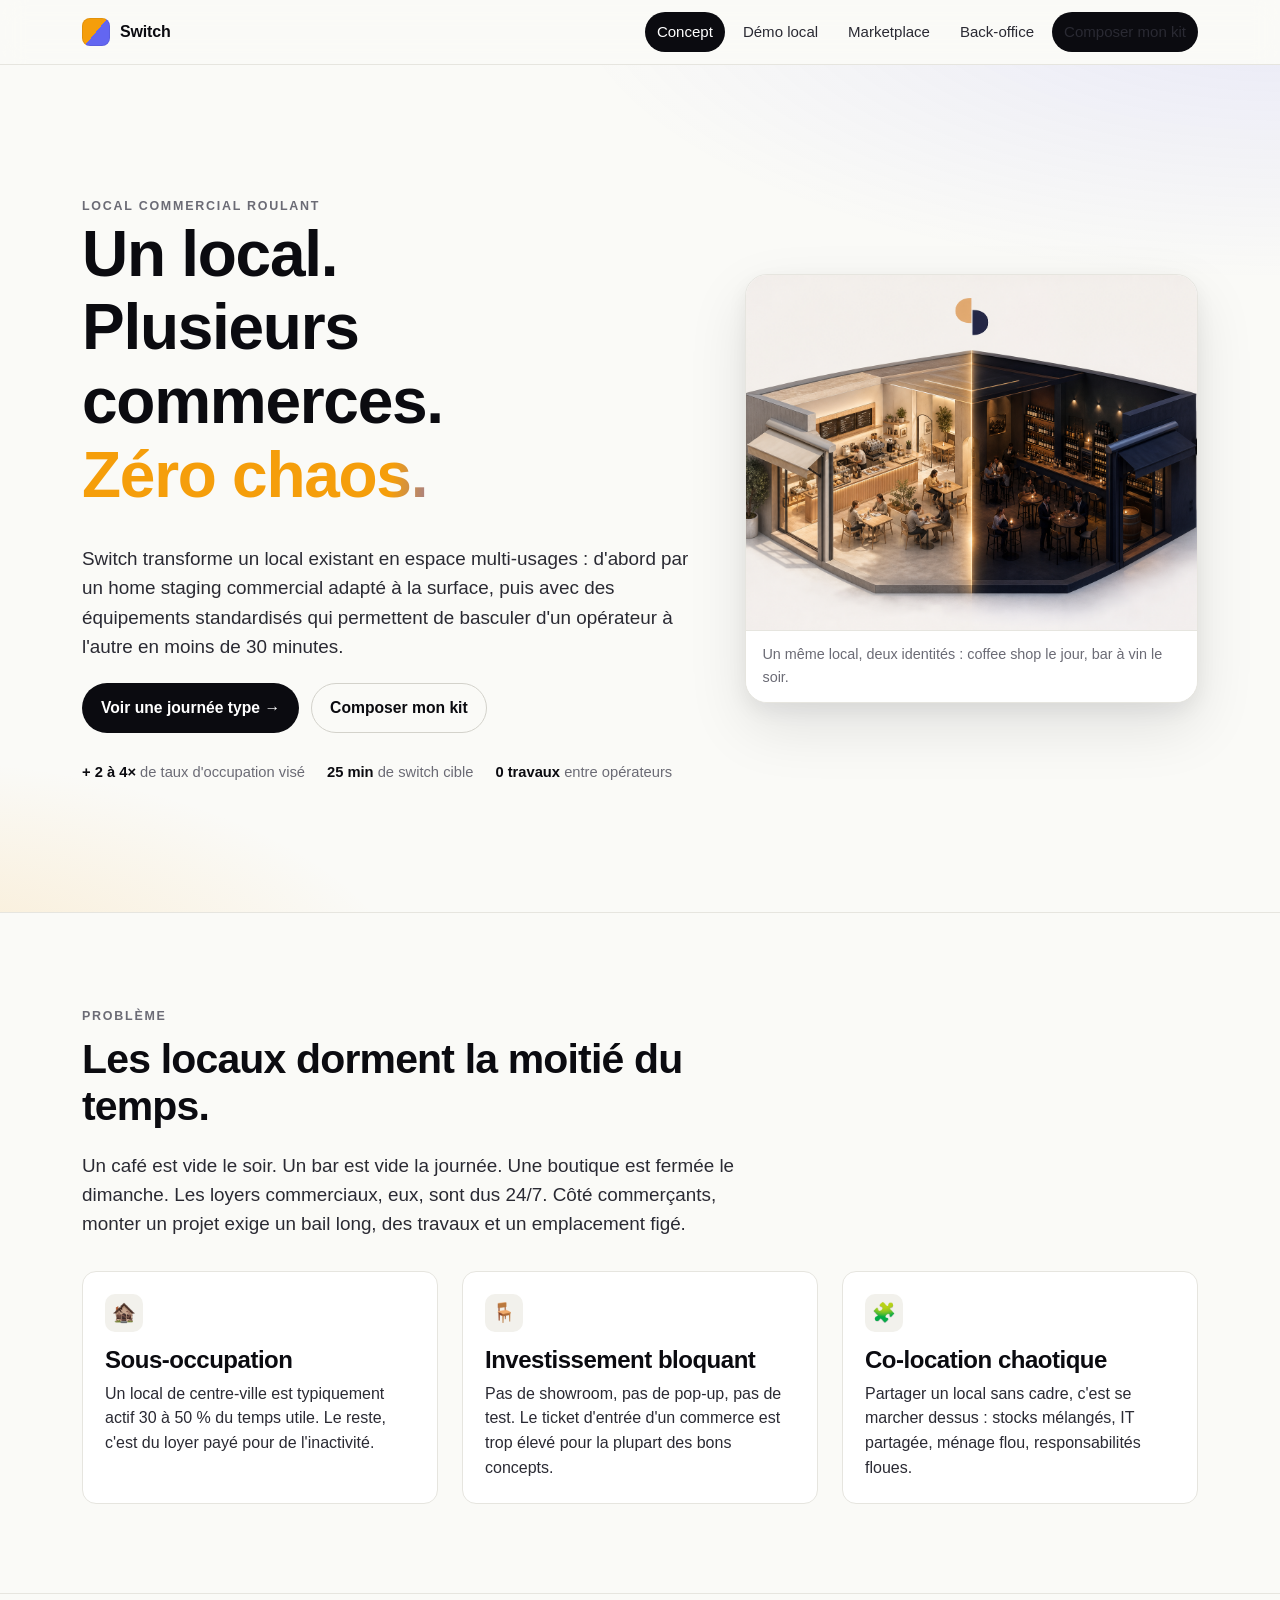
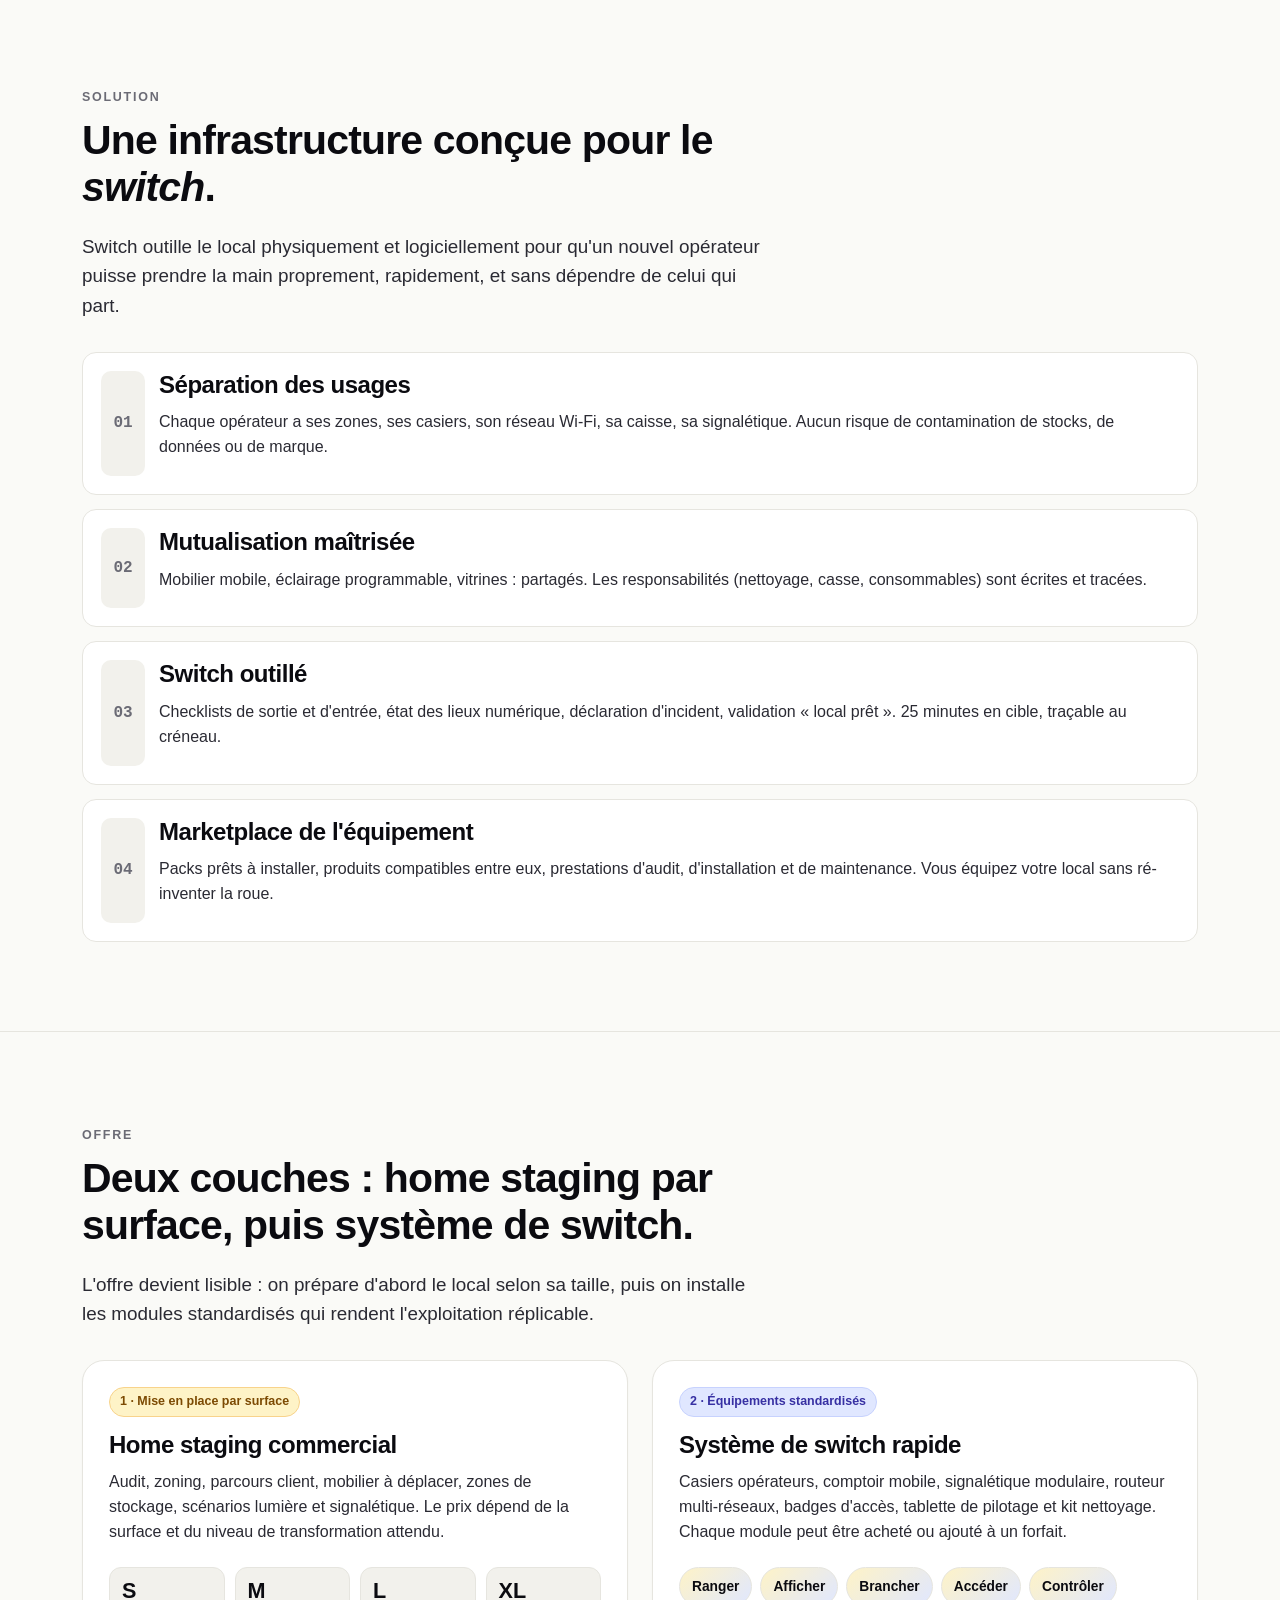
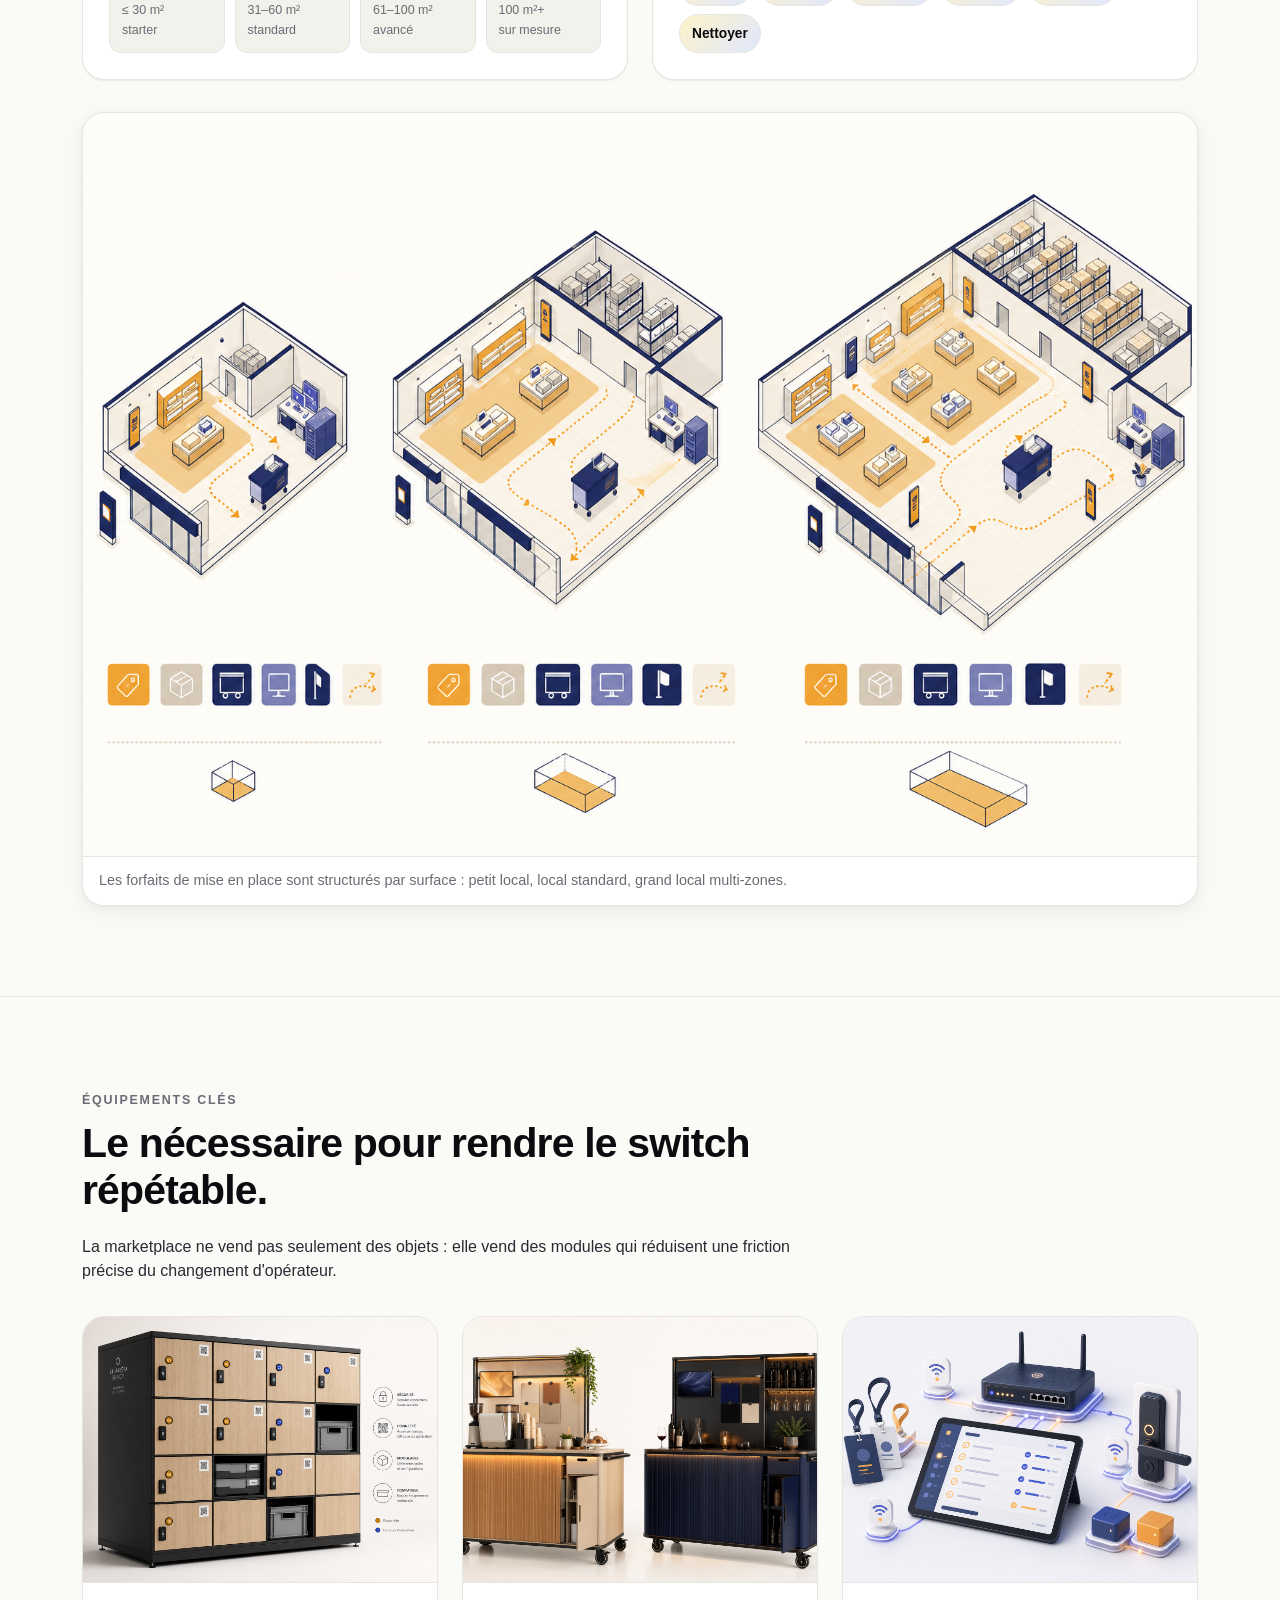
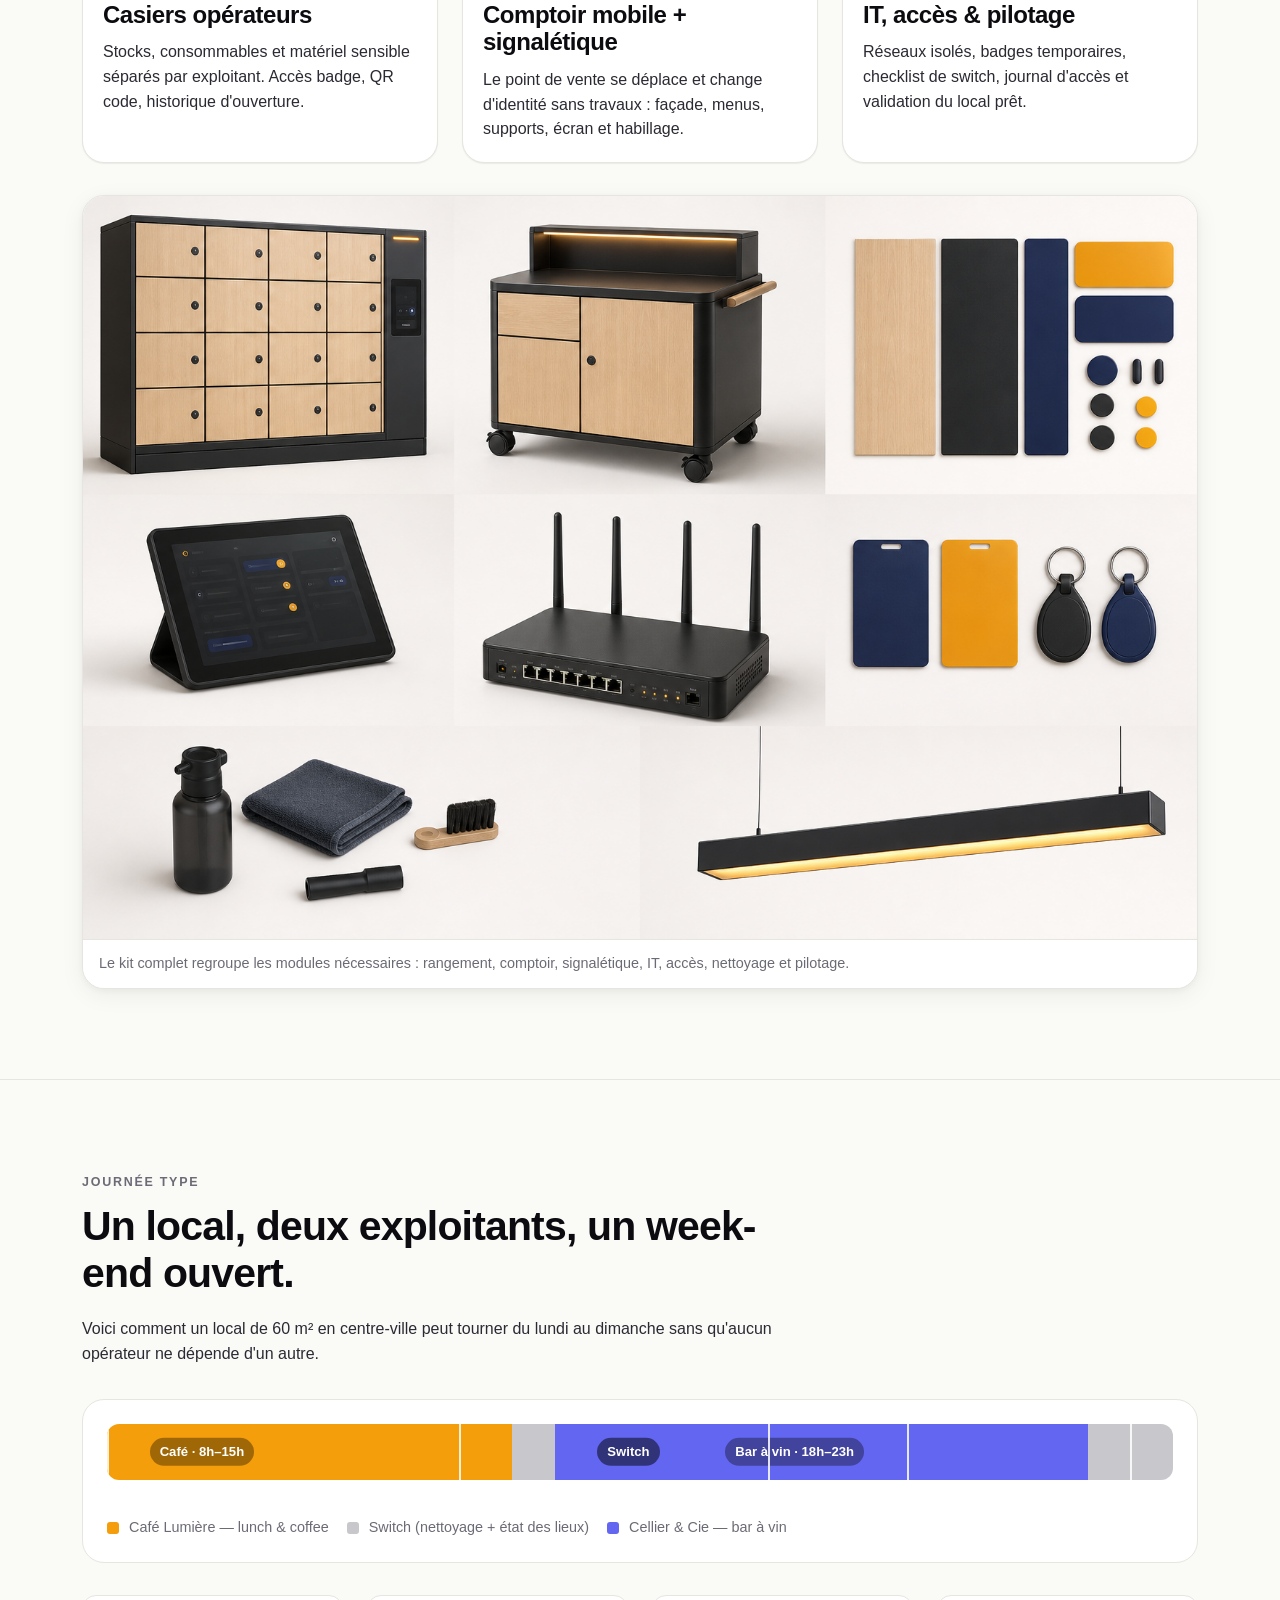
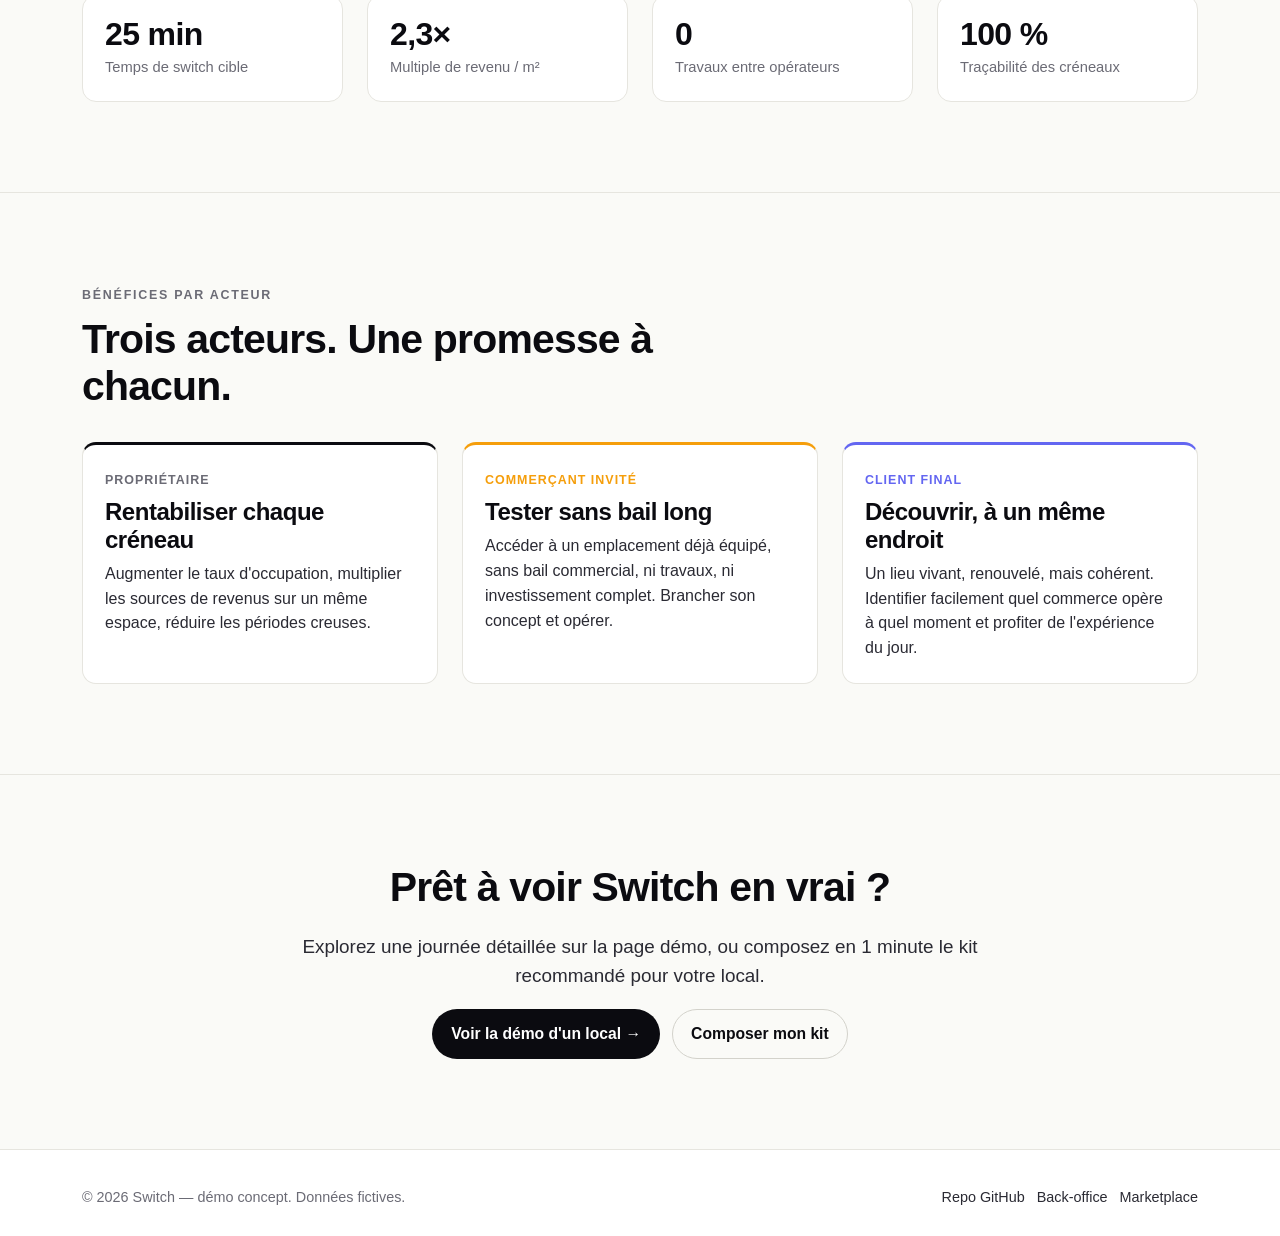
==== commit 6e9df857: "Refine Switch offer and add product visuals Clarifies the offer around home staging forfaits by surf" ====
--- a/docs/index.html
+++ b/docs/index.html
@@ -37,7 +37,7 @@
       <span class="eyebrow">Local commercial roulant</span>
       <h1>Un local.<br/>Plusieurs commerces.<br/><span class="switch-word">Zéro chaos.</span></h1>
       <p class="lead">
-        Switch transforme un seul emplacement en plusieurs commerces, qui se succèdent selon les heures, les jours ou les saisons. Une infrastructure pensée pour basculer d'un opérateur à l'autre&nbsp;en&nbsp;moins de 30&nbsp;minutes.
+        Switch transforme un local existant en espace multi-usages : d'abord par un home staging commercial adapté à la surface, puis avec des équipements standardisés qui permettent de basculer d'un opérateur à l'autre&nbsp;en&nbsp;moins de 30&nbsp;minutes.
       </p>
 
       <div class="hero-actions">
@@ -52,41 +52,12 @@
       </div>
     </div>
 
-    <!-- Carte locale : démonstration switch jour / soir -->
-    <div class="local-card" data-mode="day" aria-label="Aperçu d'un local Switch">
-      <div class="scene scene--day" aria-hidden="false">
-        <div class="scene-head">
-          <span>Café Lumière · 60 m²</span>
-          <span class="pill">8h — 16h</span>
-        </div>
-        <div class="scene-floor">
-          <div class="zone"><strong>Comptoir café</strong>Machine espresso, vitrine froide, caisse A.</div>
-          <div class="zone"><strong>Salle</strong>14 places, mange-debout, vitrine viennoiseries.</div>
-          <div class="zone"><strong>Stock dédié</strong>Casier A — grains, lait, gobelets.</div>
-          <div class="zone"><strong>Signalétique</strong>Enseigne « Café Lumière ». Menu lunch.</div>
-        </div>
-        <div class="scene-bar"><span class="dot" aria-hidden="true"></span> Wi-Fi · Caisse A · Éclairage chaud</div>
-      </div>
-
-      <div class="scene scene--night is-hidden" aria-hidden="true">
-        <div class="scene-head">
-          <span>Cellier &amp; Cie · 60 m²</span>
-          <span class="pill">18h — 23h</span>
-        </div>
-        <div class="scene-floor">
-          <div class="zone"><strong>Bar à vin</strong>Tireuses, frigo vins, caisse B.</div>
-          <div class="zone"><strong>Salle</strong>10 places assises, 2 mange-debout, ambiance tamisée.</div>
-          <div class="zone"><strong>Stock dédié</strong>Casier B — bouteilles, verres dédiés.</div>
-          <div class="zone"><strong>Signalétique</strong>Enseigne « Cellier &amp; Cie ». Ardoise dégustation.</div>
-        </div>
-        <div class="scene-bar"><span class="dot" aria-hidden="true"></span> Wi-Fi B · Caisse B · Éclairage tamisé</div>
-      </div>
-
-      <button class="switch-toggle" aria-label="Basculer entre jour et soir">
-        <span class="knob" aria-hidden="true"></span>
-        <span class="label">8h — Coffee shop</span>
-      </button>
-    </div>
+    <figure class="hero-shot" aria-label="Illustration d'un local Switch jour et soir">
+      <img src="assets/img/switch-hero-local-jour-soir.png" alt="Même local partagé entre un coffee shop le jour et un bar à vin le soir" />
+      <figcaption>
+        Un même local, deux identités : coffee shop le jour, bar à vin le soir.
+      </figcaption>
+    </figure>
   </div>
 </section>
 
@@ -158,6 +129,96 @@
         </div>
       </div>
     </div>
+  </div>
+</section>
+
+<!-- OFFRE -->
+<section>
+  <div class="container">
+    <div class="section-head">
+      <span class="eyebrow">Offre</span>
+      <h2>Deux couches : home staging par surface, puis système de switch.</h2>
+      <p class="lead">
+        L'offre devient lisible : on prépare d'abord le local selon sa taille, puis on installe les modules standardisés qui rendent l'exploitation réplicable.
+      </p>
+    </div>
+
+    <div class="grid grid-2">
+      <article class="offer-layer">
+        <span class="badge badge--day">1 · Mise en place par surface</span>
+        <h3>Home staging commercial</h3>
+        <p>
+          Audit, zoning, parcours client, mobilier à déplacer, zones de stockage, scénarios lumière et signalétique. Le prix dépend de la surface et du niveau de transformation attendu.
+        </p>
+        <div class="surface-tiers">
+          <div><strong>S</strong><span>≤ 30 m²</span><em>starter</em></div>
+          <div><strong>M</strong><span>31–60 m²</span><em>standard</em></div>
+          <div><strong>L</strong><span>61–100 m²</span><em>avancé</em></div>
+          <div><strong>XL</strong><span>100 m²+</span><em>sur mesure</em></div>
+        </div>
+      </article>
+
+      <article class="offer-layer">
+        <span class="badge badge--night">2 · Équipements standardisés</span>
+        <h3>Système de switch rapide</h3>
+        <p>
+          Casiers opérateurs, comptoir mobile, signalétique modulaire, routeur multi-réseaux, badges d'accès, tablette de pilotage et kit nettoyage. Chaque module peut être acheté ou ajouté à un forfait.
+        </p>
+        <div class="system-stack">
+          <span>Ranger</span>
+          <span>Afficher</span>
+          <span>Brancher</span>
+          <span>Accéder</span>
+          <span>Contrôler</span>
+          <span>Nettoyer</span>
+        </div>
+      </article>
+    </div>
+
+    <figure class="media-card mt-4">
+      <img src="assets/img/switch-home-staging-surfaces.png" alt="Plans de home staging Switch pour trois tailles de locaux" />
+      <figcaption>
+        Les forfaits de mise en place sont structurés par surface : petit local, local standard, grand local multi-zones.
+      </figcaption>
+    </figure>
+  </div>
+</section>
+
+<!-- EQUIPEMENTS -->
+<section>
+  <div class="container">
+    <div class="section-head">
+      <span class="eyebrow">Équipements clés</span>
+      <h2>Le nécessaire pour rendre le switch répétable.</h2>
+      <p>
+        La marketplace ne vend pas seulement des objets : elle vend des modules qui réduisent une friction précise du changement d'opérateur.
+      </p>
+    </div>
+
+    <div class="grid grid-3 product-showcase">
+      <article class="visual-product">
+        <img src="assets/img/switch-casiers-operateurs.png" alt="Casiers sécurisés pour opérateurs Switch" />
+        <h3>Casiers opérateurs</h3>
+        <p>Stocks, consommables et matériel sensible séparés par exploitant. Accès badge, QR code, historique d'ouverture.</p>
+      </article>
+      <article class="visual-product">
+        <img src="assets/img/switch-comptoir-mobile-signaletique.png" alt="Comptoir mobile avec signalétique interchangeable" />
+        <h3>Comptoir mobile + signalétique</h3>
+        <p>Le point de vente se déplace et change d'identité sans travaux : façade, menus, supports, écran et habillage.</p>
+      </article>
+      <article class="visual-product">
+        <img src="assets/img/switch-tablette-it-acces.png" alt="Tablette de pilotage, routeur, badges et serrure connectée" />
+        <h3>IT, accès &amp; pilotage</h3>
+        <p>Réseaux isolés, badges temporaires, checklist de switch, journal d'accès et validation du local prêt.</p>
+      </article>
+    </div>
+
+    <figure class="media-card mt-4">
+      <img src="assets/img/switch-kit-equipements-standardises.png" alt="Kit complet d'équipements standardisés Switch" />
+      <figcaption>
+        Le kit complet regroupe les modules nécessaires : rangement, comptoir, signalétique, IT, accès, nettoyage et pilotage.
+      </figcaption>
+    </figure>
   </div>
 </section>
 
--- a/docs/assets/css/style.css
+++ b/docs/assets/css/style.css
@@ -226,6 +226,28 @@
   font-size: .92rem;
 }
 .hero-meta strong { color: var(--ink); font-weight: 650; }
+
+.hero-shot {
+  margin: 0;
+  border-radius: var(--radius-lg);
+  background: var(--bg-elev);
+  border: 1px solid var(--line);
+  box-shadow: var(--shadow-lg);
+  overflow: hidden;
+}
+.hero-shot img {
+  width: 100%;
+  aspect-ratio: 4 / 3.15;
+  object-fit: cover;
+}
+.hero-shot figcaption,
+.media-card figcaption {
+  padding: 12px 16px 14px;
+  color: var(--muted);
+  font-size: .9rem;
+  border-top: 1px solid var(--line);
+  background: rgba(255, 255, 255, .75);
+}
 
 /* Hero visuel : "deux états" d'un même local */
 .local-card {
@@ -645,6 +667,12 @@
   color: var(--muted);
   font-size: 2rem;
   border: 1px solid var(--line);
+  overflow: hidden;
+}
+.product .thumb img {
+  width: 100%;
+  height: 100%;
+  object-fit: cover;
 }
 .product h4 { margin: 0 0 4px; font-size: 1rem; }
 .product .meta { color: var(--muted); font-size: .84rem; margin-bottom: 10px; }
@@ -733,6 +761,95 @@
   font-size: .92rem;
 }
 .notice strong { color: var(--ink); }
+
+/* ---------- Offer visuals ---------- */
+.offer-layer {
+  background: var(--bg-elev);
+  border: 1px solid var(--line);
+  border-radius: var(--radius-lg);
+  padding: 26px;
+  box-shadow: var(--shadow-sm);
+}
+.offer-layer h3 { margin-top: 14px; }
+.surface-tiers {
+  display: grid;
+  grid-template-columns: repeat(4, minmax(0, 1fr));
+  gap: 10px;
+  margin-top: 22px;
+}
+.surface-tiers > div {
+  border: 1px solid var(--line);
+  border-radius: 12px;
+  padding: 12px;
+  background: var(--bg-soft);
+}
+.surface-tiers strong {
+  display: block;
+  font-size: 1.35rem;
+  line-height: 1;
+}
+.surface-tiers span,
+.surface-tiers em {
+  display: block;
+  color: var(--muted);
+  font-size: .78rem;
+  font-style: normal;
+}
+.system-stack {
+  display: flex;
+  flex-wrap: wrap;
+  gap: 8px;
+  margin-top: 22px;
+}
+.system-stack span {
+  padding: 8px 12px;
+  border-radius: 999px;
+  background: linear-gradient(135deg, var(--day-soft), var(--night-soft));
+  border: 1px solid var(--line);
+  font-weight: 600;
+  font-size: .86rem;
+}
+.media-card {
+  margin: 0;
+  overflow: hidden;
+  border: 1px solid var(--line);
+  border-radius: var(--radius-lg);
+  background: var(--bg-elev);
+  box-shadow: var(--shadow);
+}
+.media-card img {
+  width: 100%;
+  object-fit: cover;
+}
+.product-showcase {
+  align-items: stretch;
+}
+.visual-product {
+  overflow: hidden;
+  border: 1px solid var(--line);
+  border-radius: var(--radius-lg);
+  background: var(--bg-elev);
+  box-shadow: var(--shadow-sm);
+}
+.visual-product img {
+  width: 100%;
+  aspect-ratio: 4 / 3;
+  object-fit: cover;
+  border-bottom: 1px solid var(--line);
+}
+.visual-product h3,
+.visual-product p {
+  padding-inline: 20px;
+}
+.visual-product h3 {
+  margin-top: 18px;
+}
+.visual-product p {
+  margin-bottom: 20px;
+}
+@media (max-width: 700px) {
+  .surface-tiers { grid-template-columns: repeat(2, minmax(0, 1fr)); }
+}
 
 /* ---------- Footer ---------- */
 footer.site {
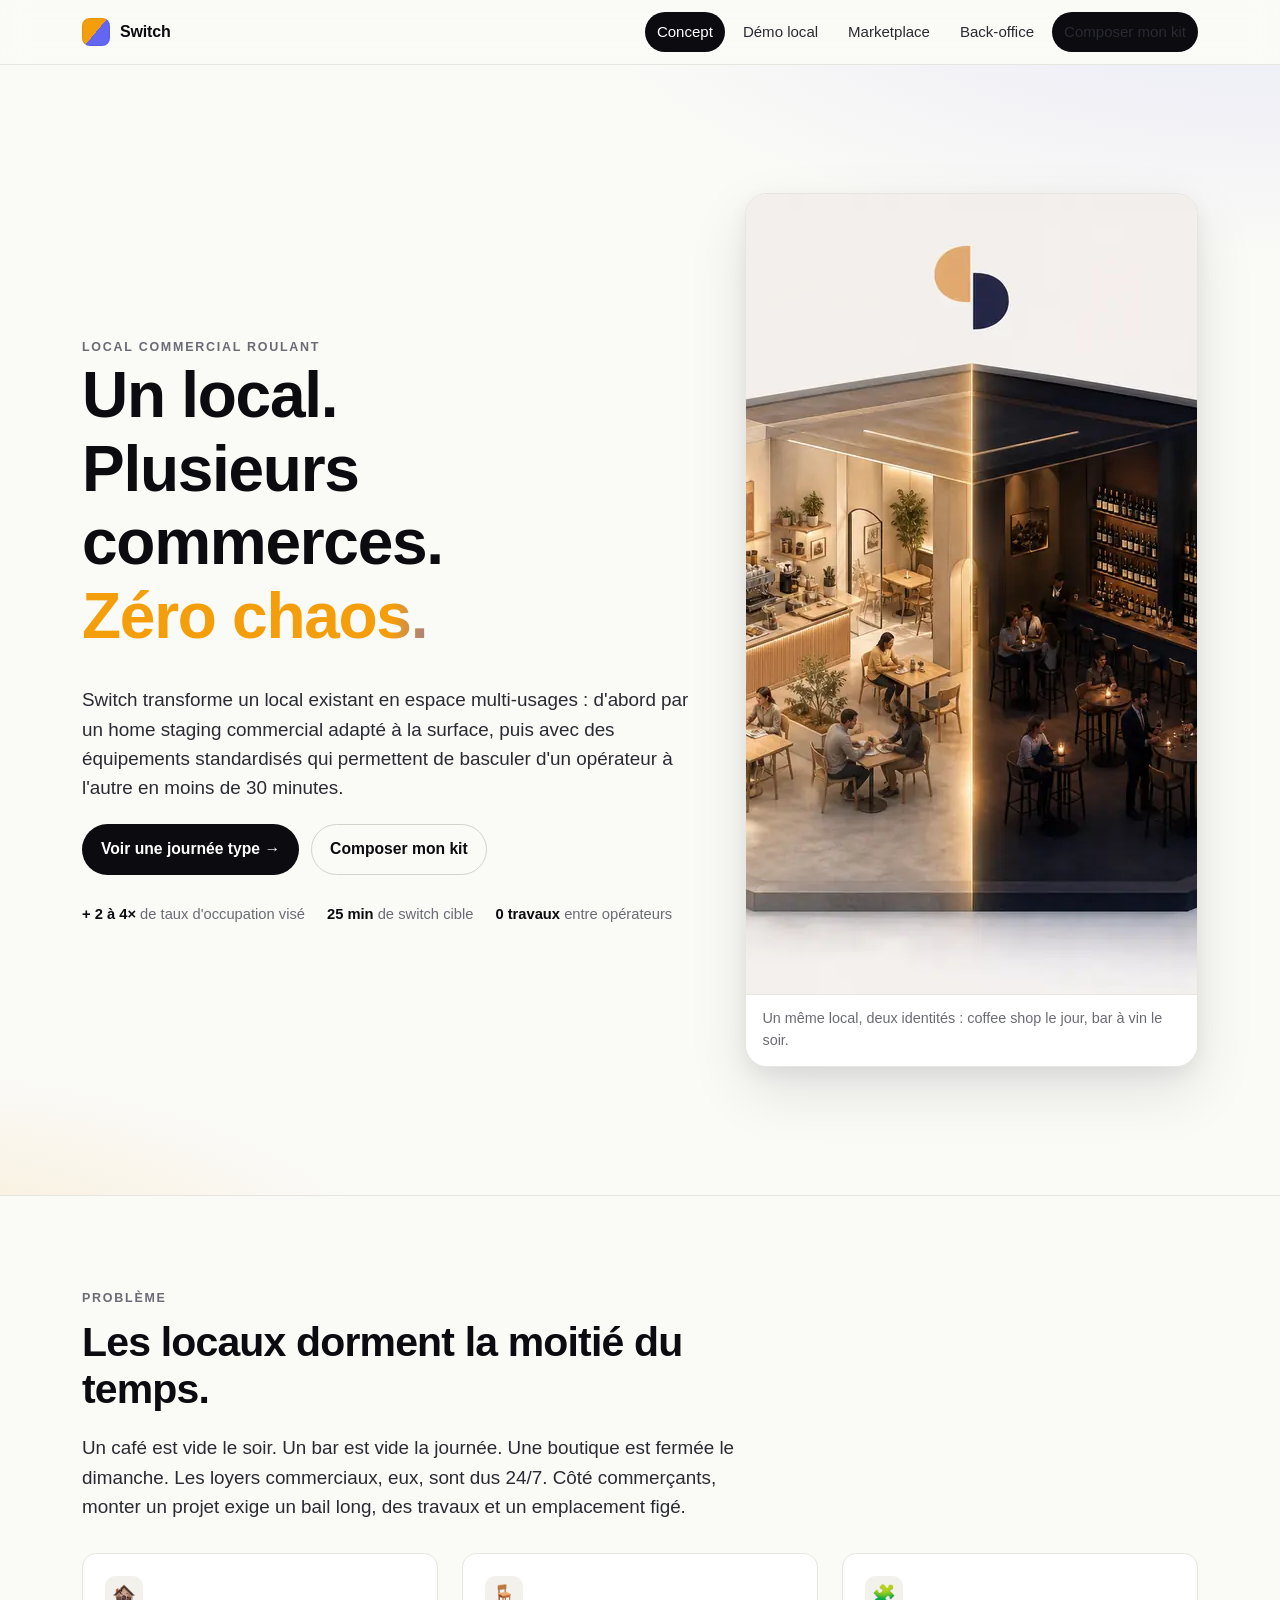
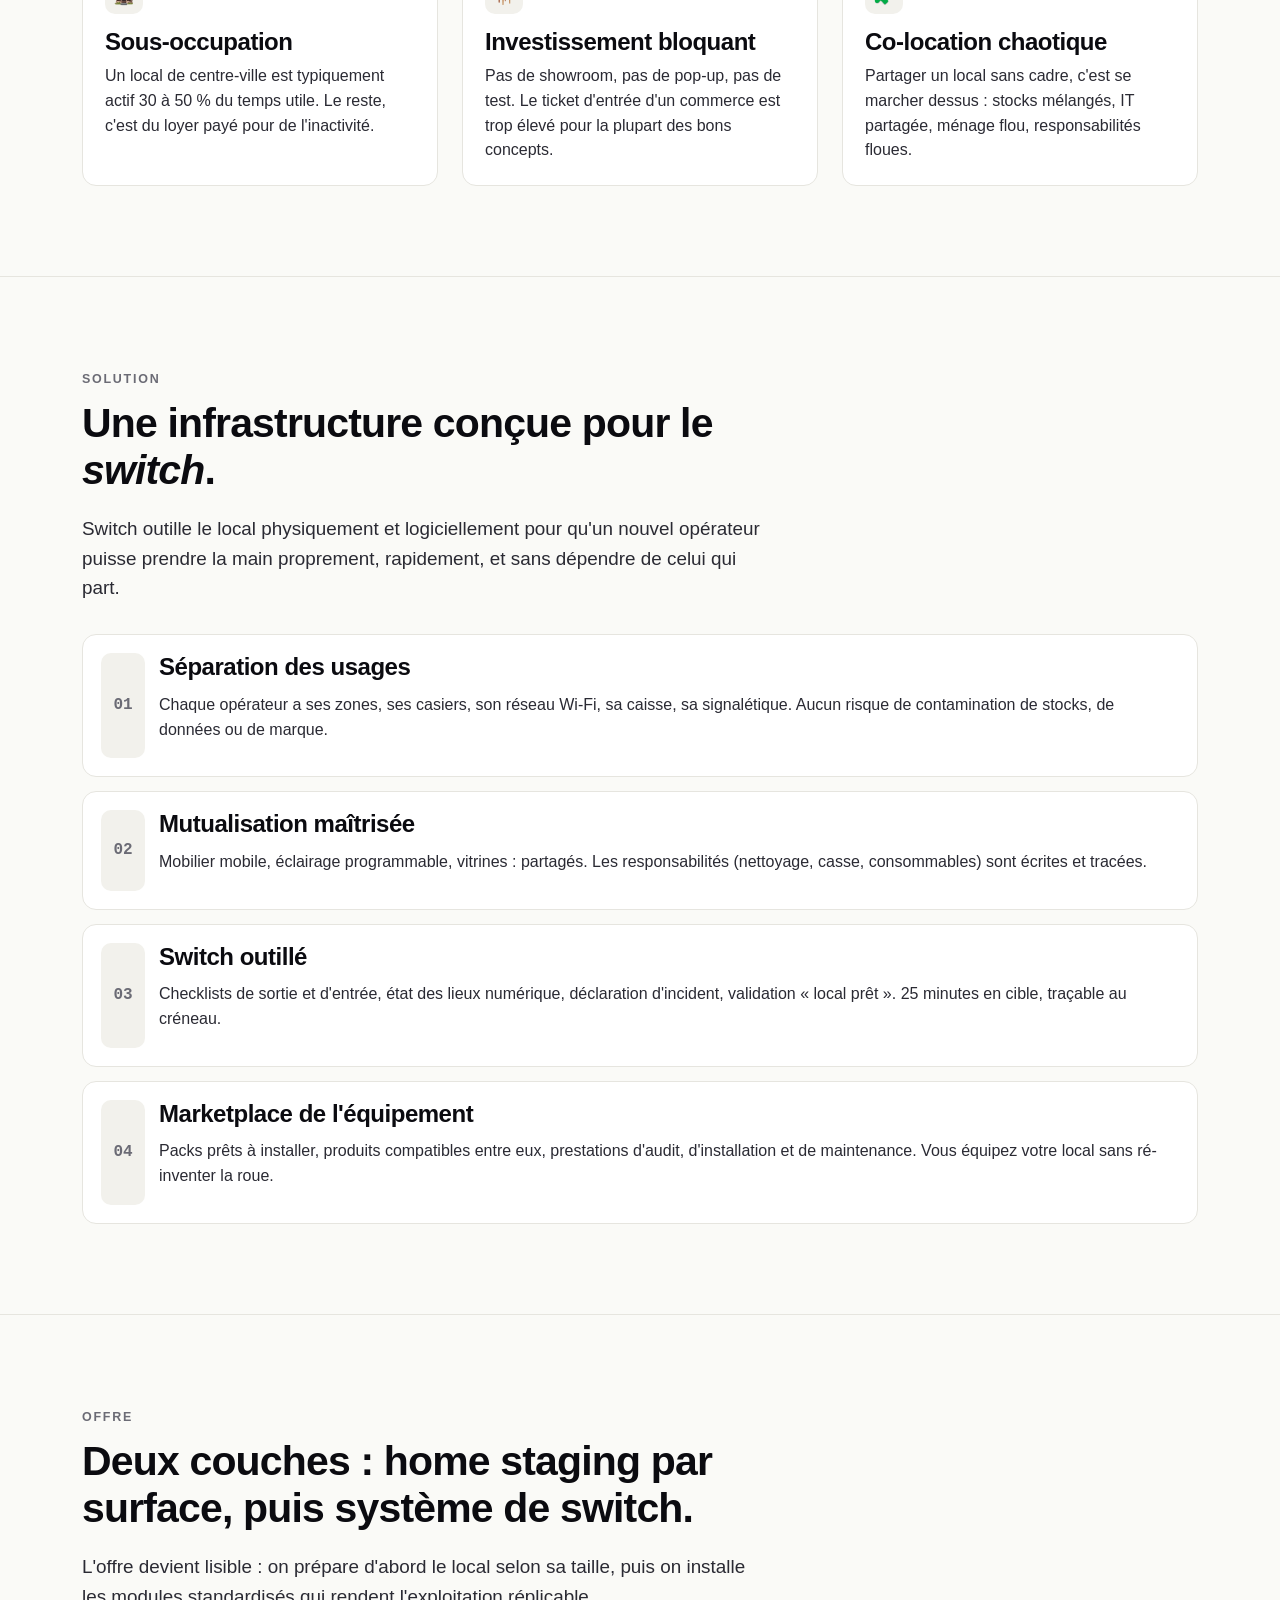
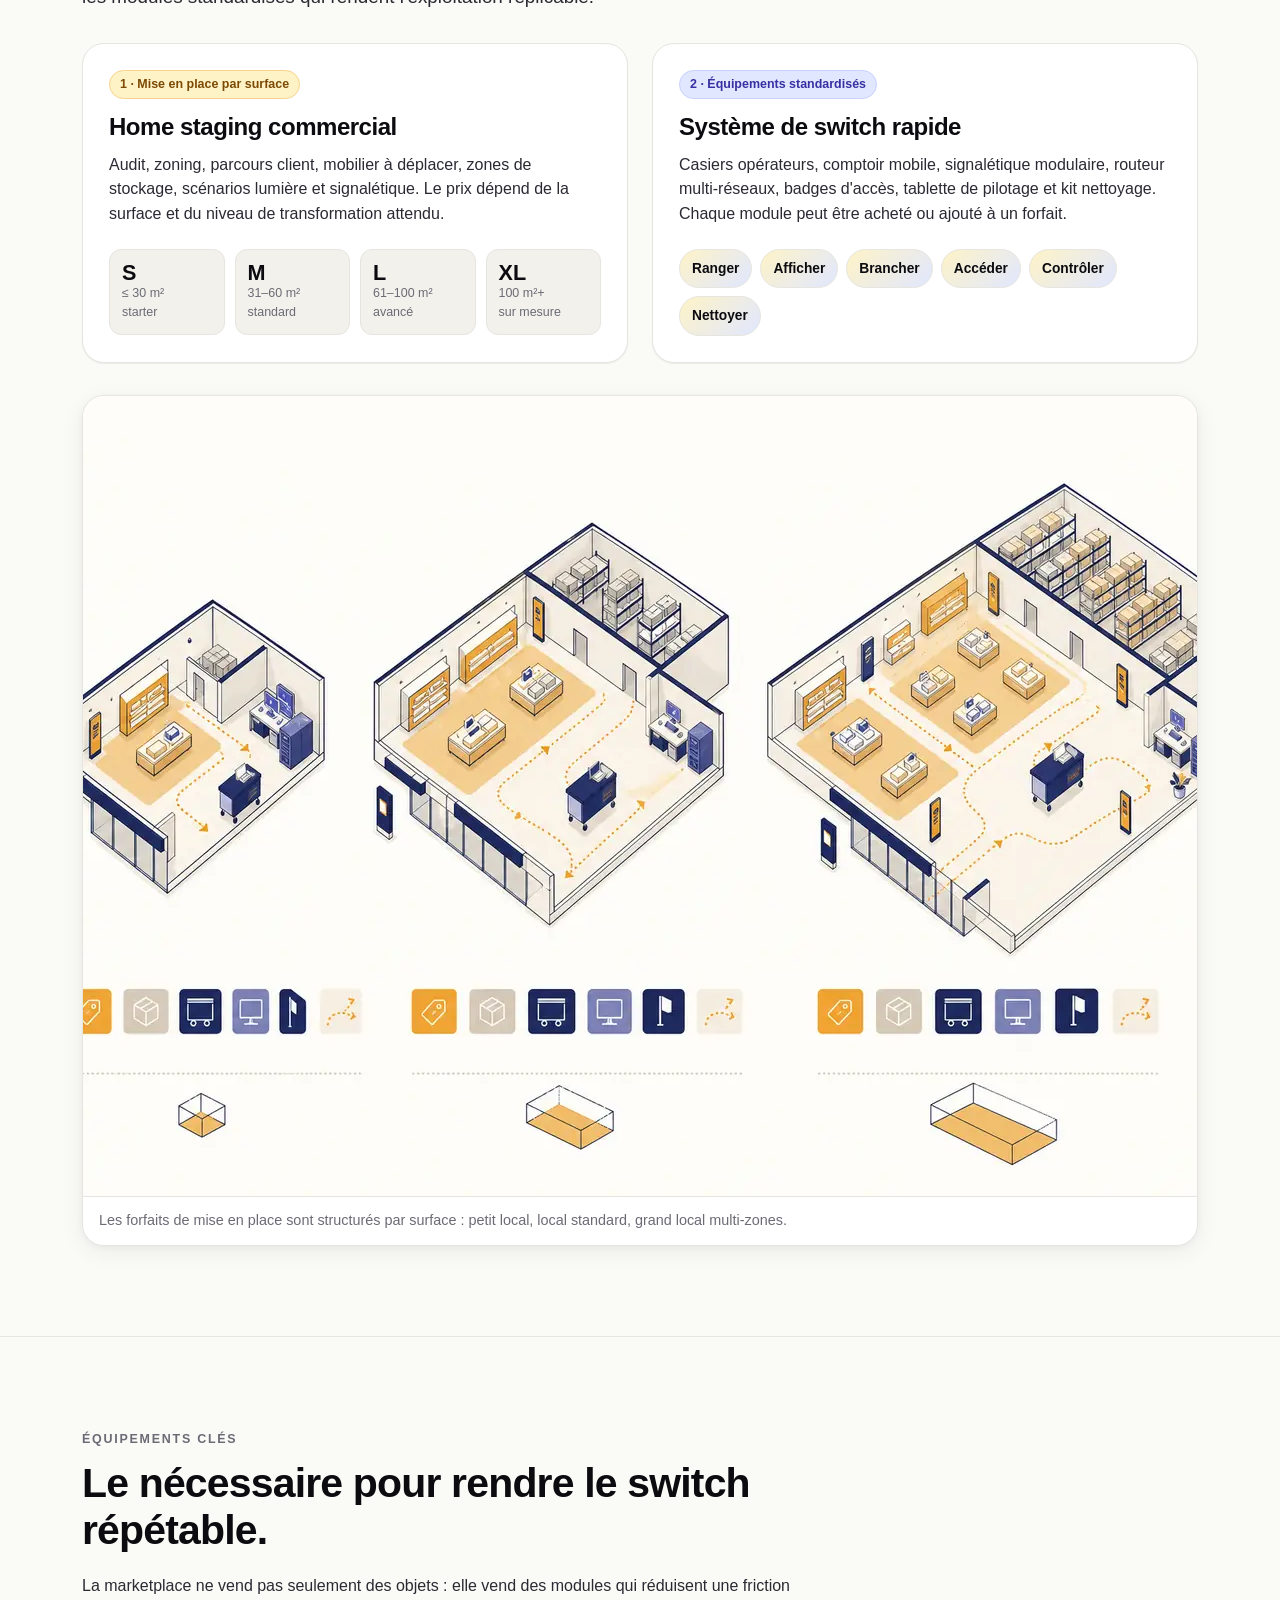
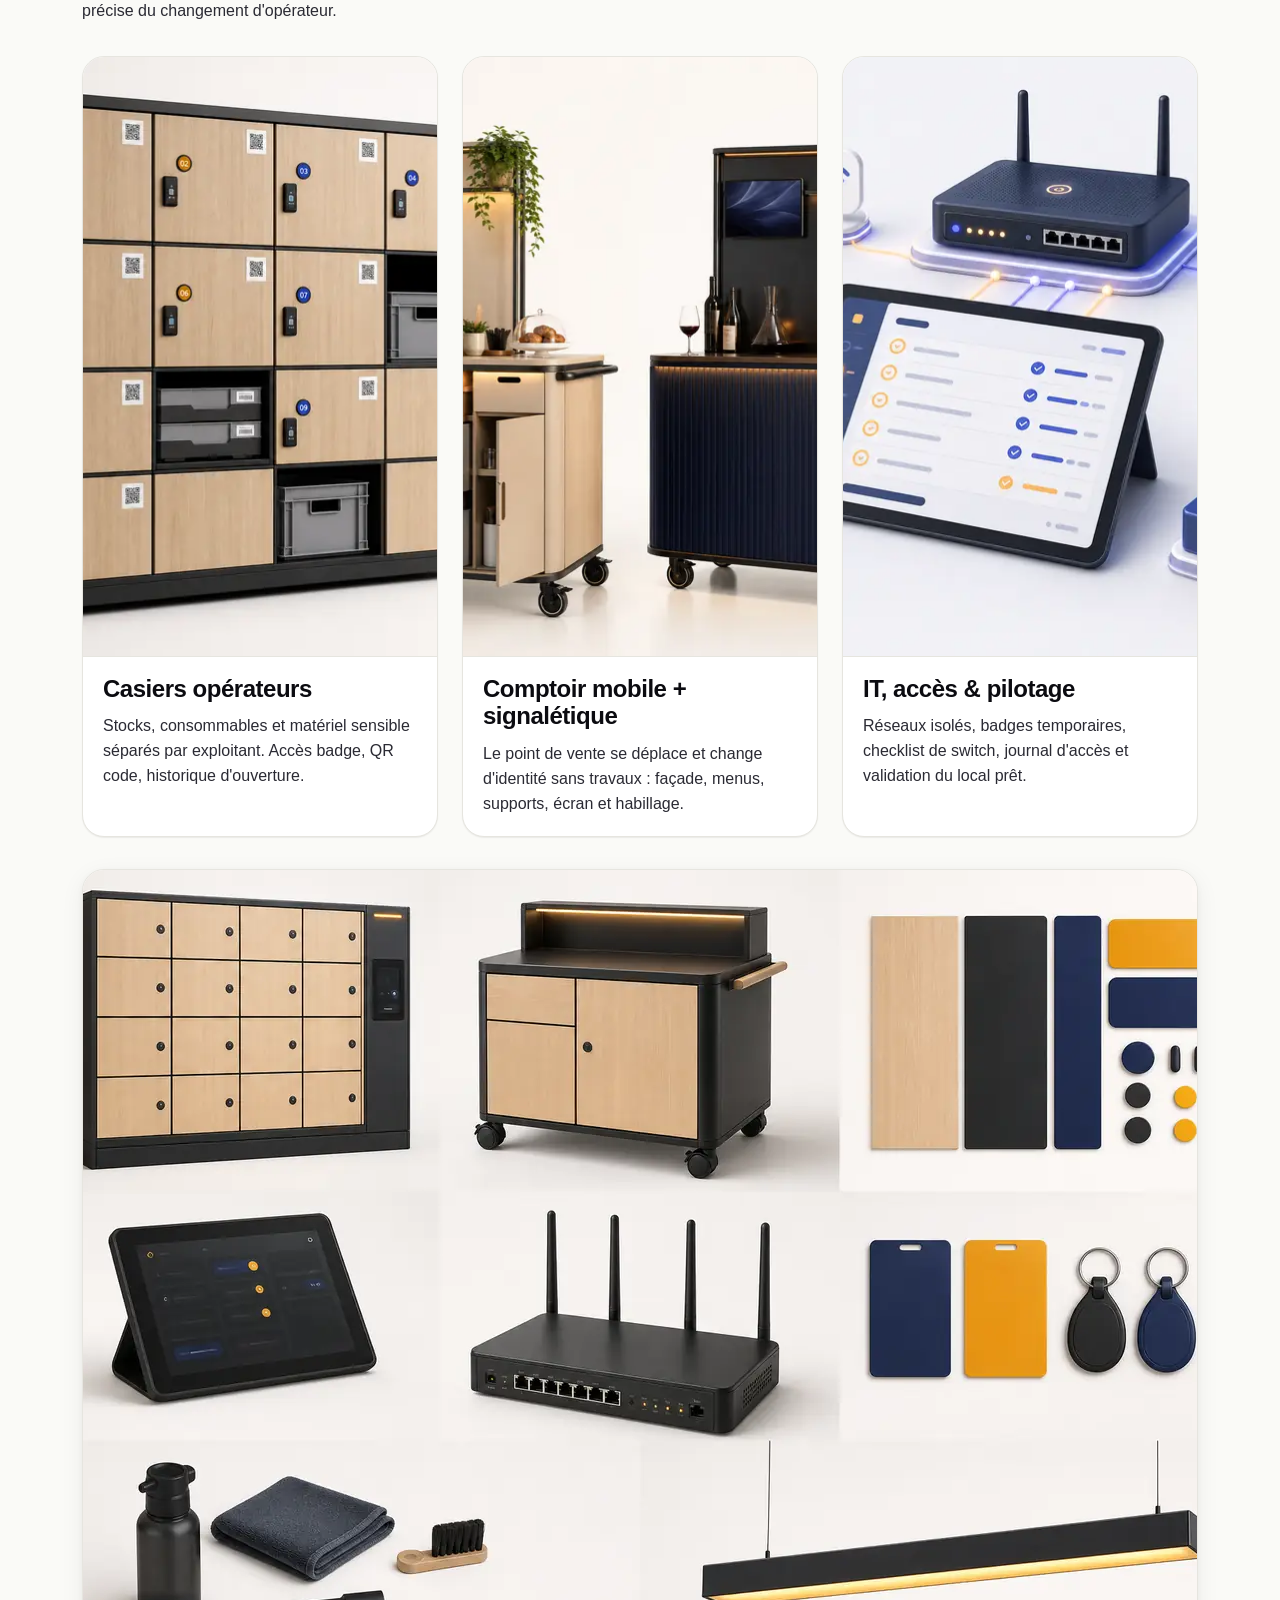
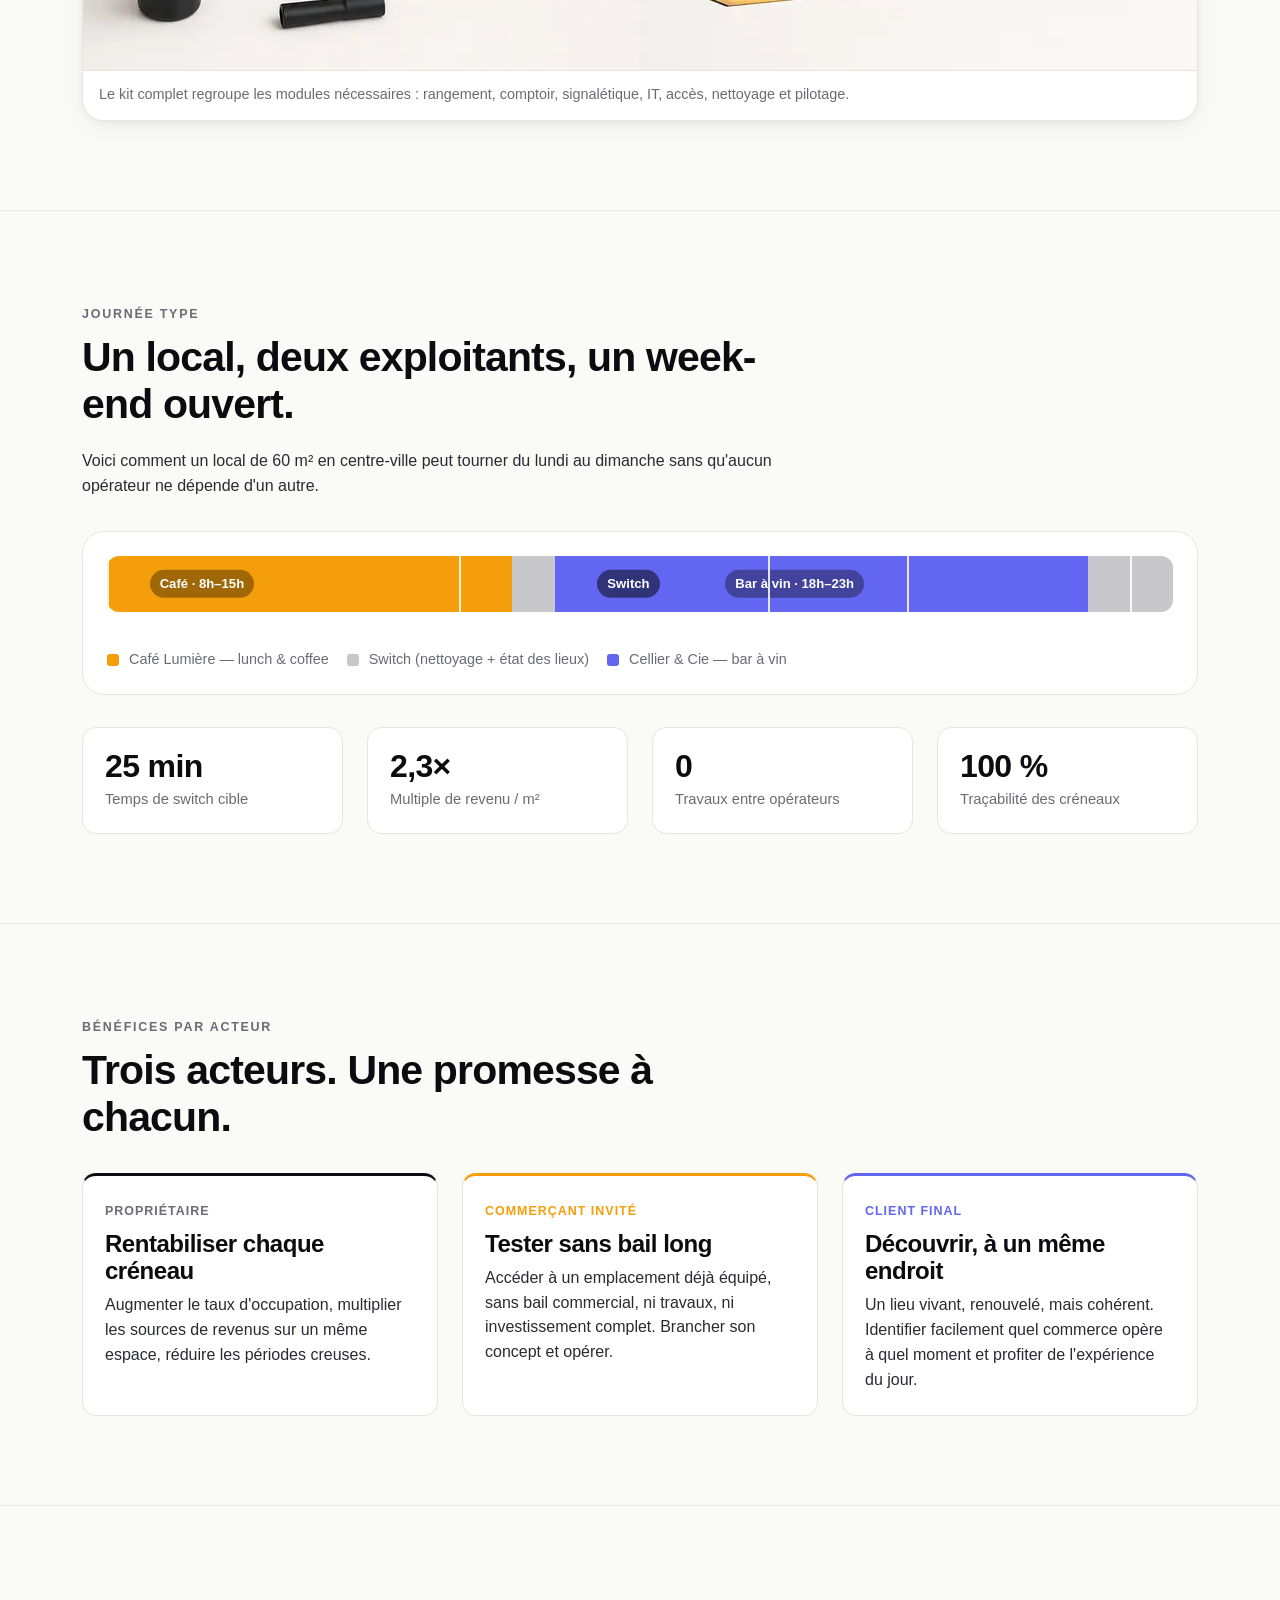
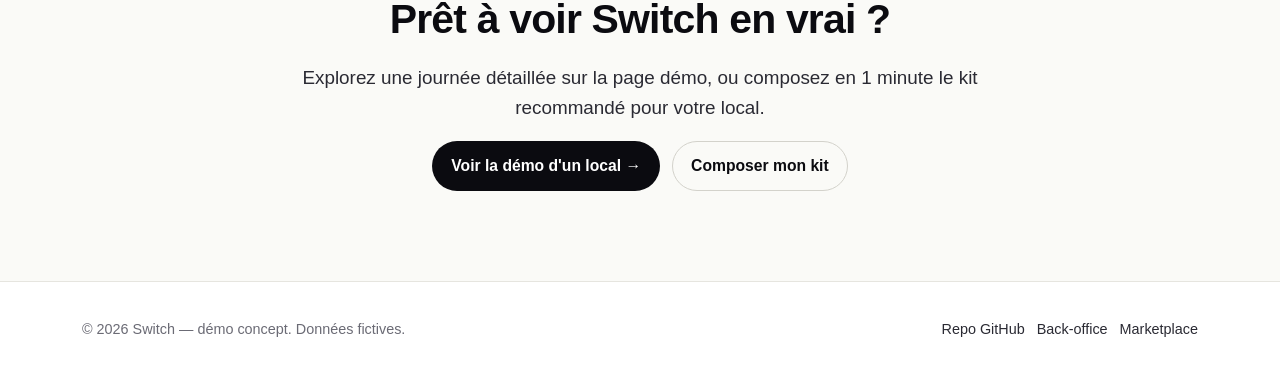
==== commit ef91f4dc: "Optimize site images and enrich demo pages Replaces heavy PNG illustrations with resized WebP assets" ====
--- a/docs/index.html
+++ b/docs/index.html
@@ -53,7 +53,7 @@
     </div>
 
     <figure class="hero-shot" aria-label="Illustration d'un local Switch jour et soir">
-      <img src="assets/img/switch-hero-local-jour-soir.png" alt="Même local partagé entre un coffee shop le jour et un bar à vin le soir" />
+      <img src="assets/img/switch-hero-local-jour-soir.webp" alt="Même local partagé entre un coffee shop le jour et un bar à vin le soir" width="1200" height="800" fetchpriority="high" />
       <figcaption>
         Un même local, deux identités : coffee shop le jour, bar à vin le soir.
       </figcaption>
@@ -176,7 +176,7 @@
     </div>
 
     <figure class="media-card mt-4">
-      <img src="assets/img/switch-home-staging-surfaces.png" alt="Plans de home staging Switch pour trois tailles de locaux" />
+      <img src="assets/img/switch-home-staging-surfaces.webp" alt="Plans de home staging Switch pour trois tailles de locaux" width="1200" height="800" loading="lazy" decoding="async" />
       <figcaption>
         Les forfaits de mise en place sont structurés par surface : petit local, local standard, grand local multi-zones.
       </figcaption>
@@ -197,24 +197,24 @@
 
     <div class="grid grid-3 product-showcase">
       <article class="visual-product">
-        <img src="assets/img/switch-casiers-operateurs.png" alt="Casiers sécurisés pour opérateurs Switch" />
+        <img src="assets/img/switch-casiers-operateurs.webp" alt="Casiers sécurisés pour opérateurs Switch" width="900" height="600" loading="lazy" decoding="async" />
         <h3>Casiers opérateurs</h3>
         <p>Stocks, consommables et matériel sensible séparés par exploitant. Accès badge, QR code, historique d'ouverture.</p>
       </article>
       <article class="visual-product">
-        <img src="assets/img/switch-comptoir-mobile-signaletique.png" alt="Comptoir mobile avec signalétique interchangeable" />
+        <img src="assets/img/switch-comptoir-mobile-signaletique.webp" alt="Comptoir mobile avec signalétique interchangeable" width="900" height="600" loading="lazy" decoding="async" />
         <h3>Comptoir mobile + signalétique</h3>
         <p>Le point de vente se déplace et change d'identité sans travaux : façade, menus, supports, écran et habillage.</p>
       </article>
       <article class="visual-product">
-        <img src="assets/img/switch-tablette-it-acces.png" alt="Tablette de pilotage, routeur, badges et serrure connectée" />
+        <img src="assets/img/switch-tablette-it-acces.webp" alt="Tablette de pilotage, routeur, badges et serrure connectée" width="900" height="600" loading="lazy" decoding="async" />
         <h3>IT, accès &amp; pilotage</h3>
         <p>Réseaux isolés, badges temporaires, checklist de switch, journal d'accès et validation du local prêt.</p>
       </article>
     </div>
 
     <figure class="media-card mt-4">
-      <img src="assets/img/switch-kit-equipements-standardises.png" alt="Kit complet d'équipements standardisés Switch" />
+      <img src="assets/img/switch-kit-equipements-standardises.webp" alt="Kit complet d'équipements standardisés Switch" width="1200" height="800" loading="lazy" decoding="async" />
       <figcaption>
         Le kit complet regroupe les modules nécessaires : rangement, comptoir, signalétique, IT, accès, nettoyage et pilotage.
       </figcaption>
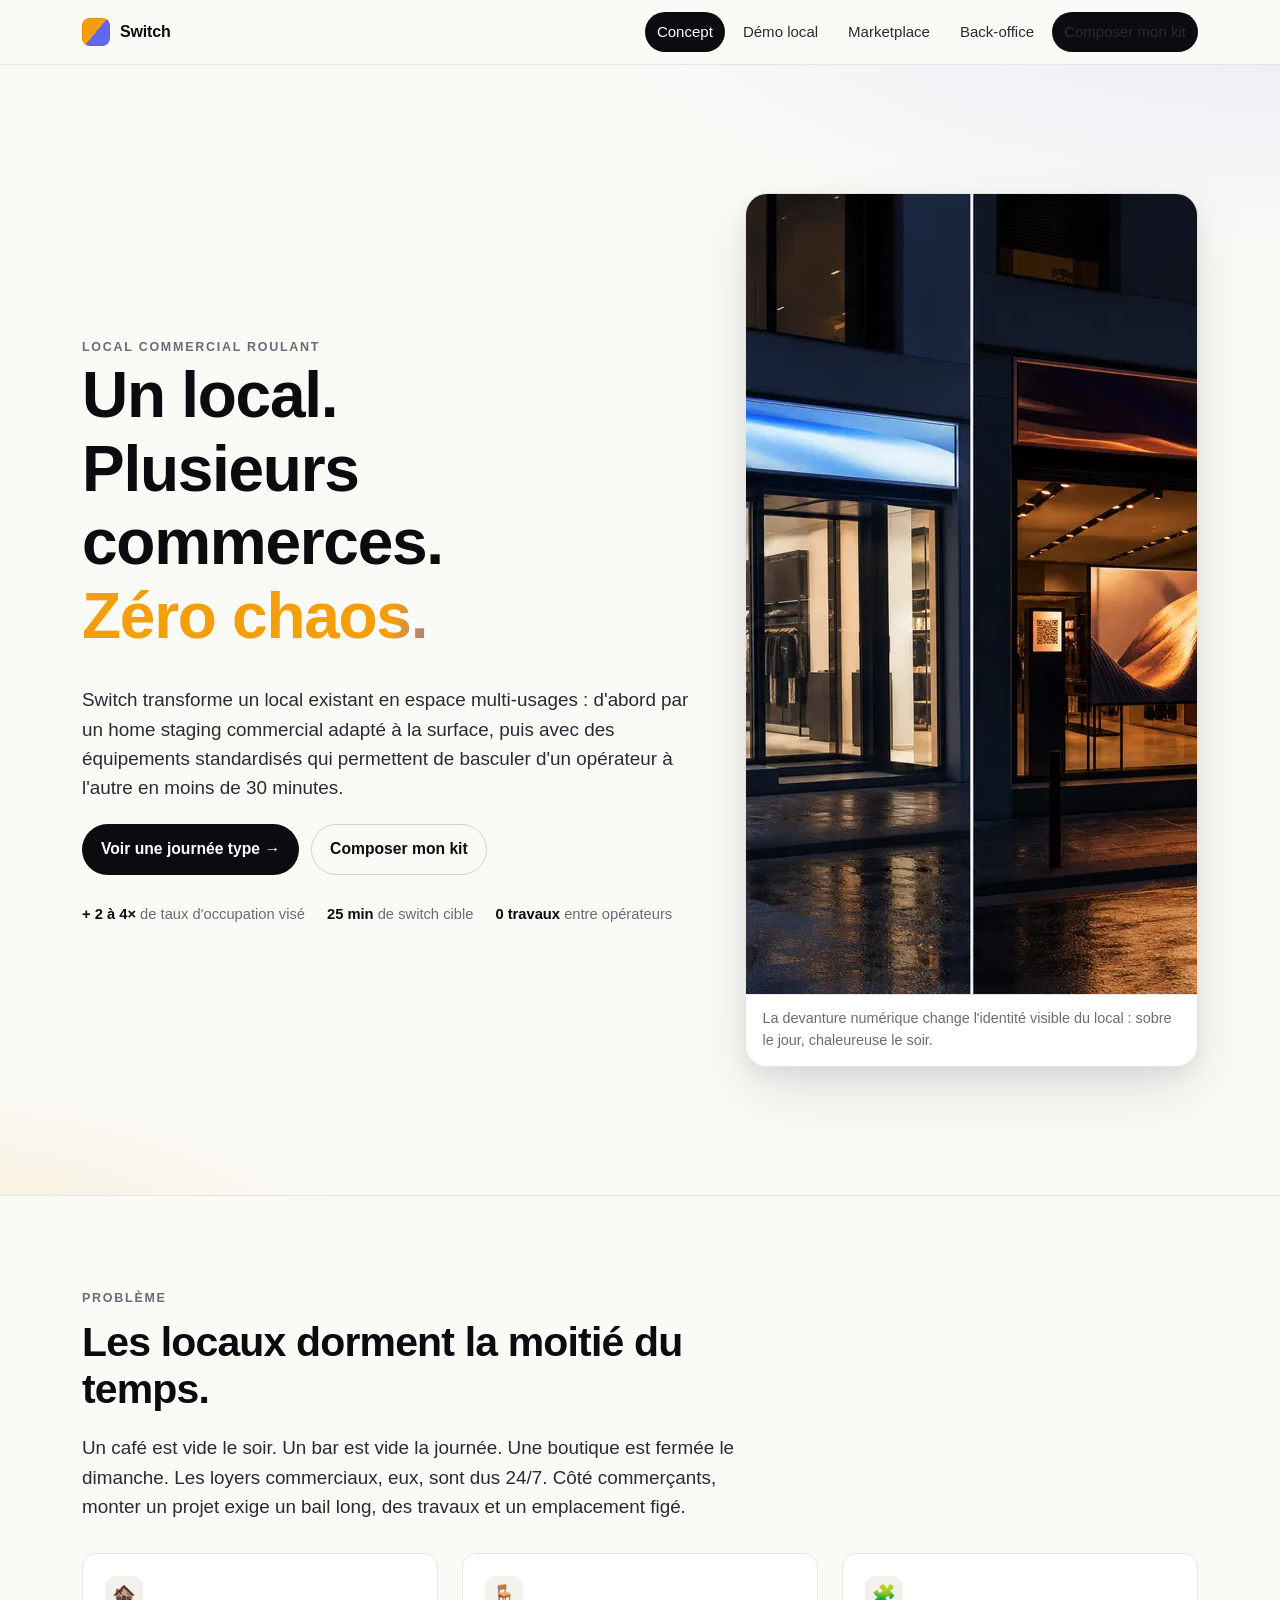
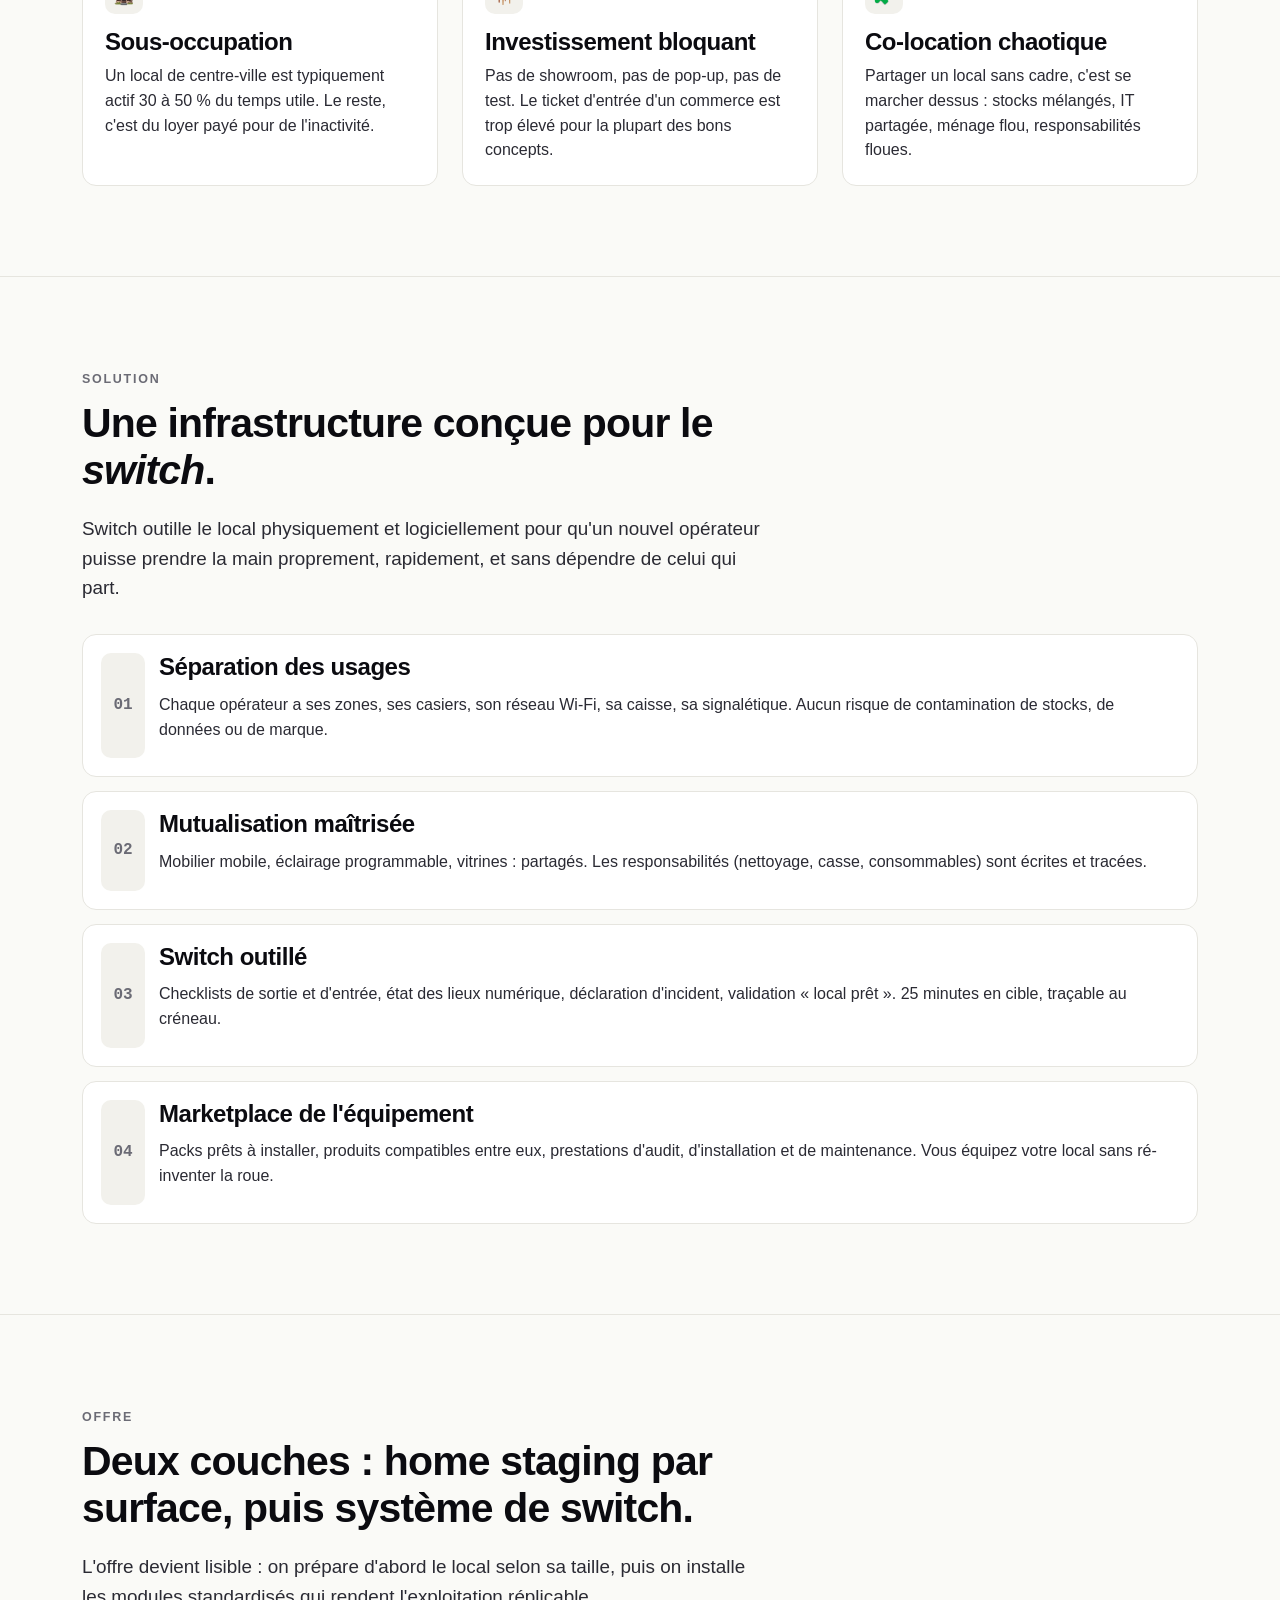
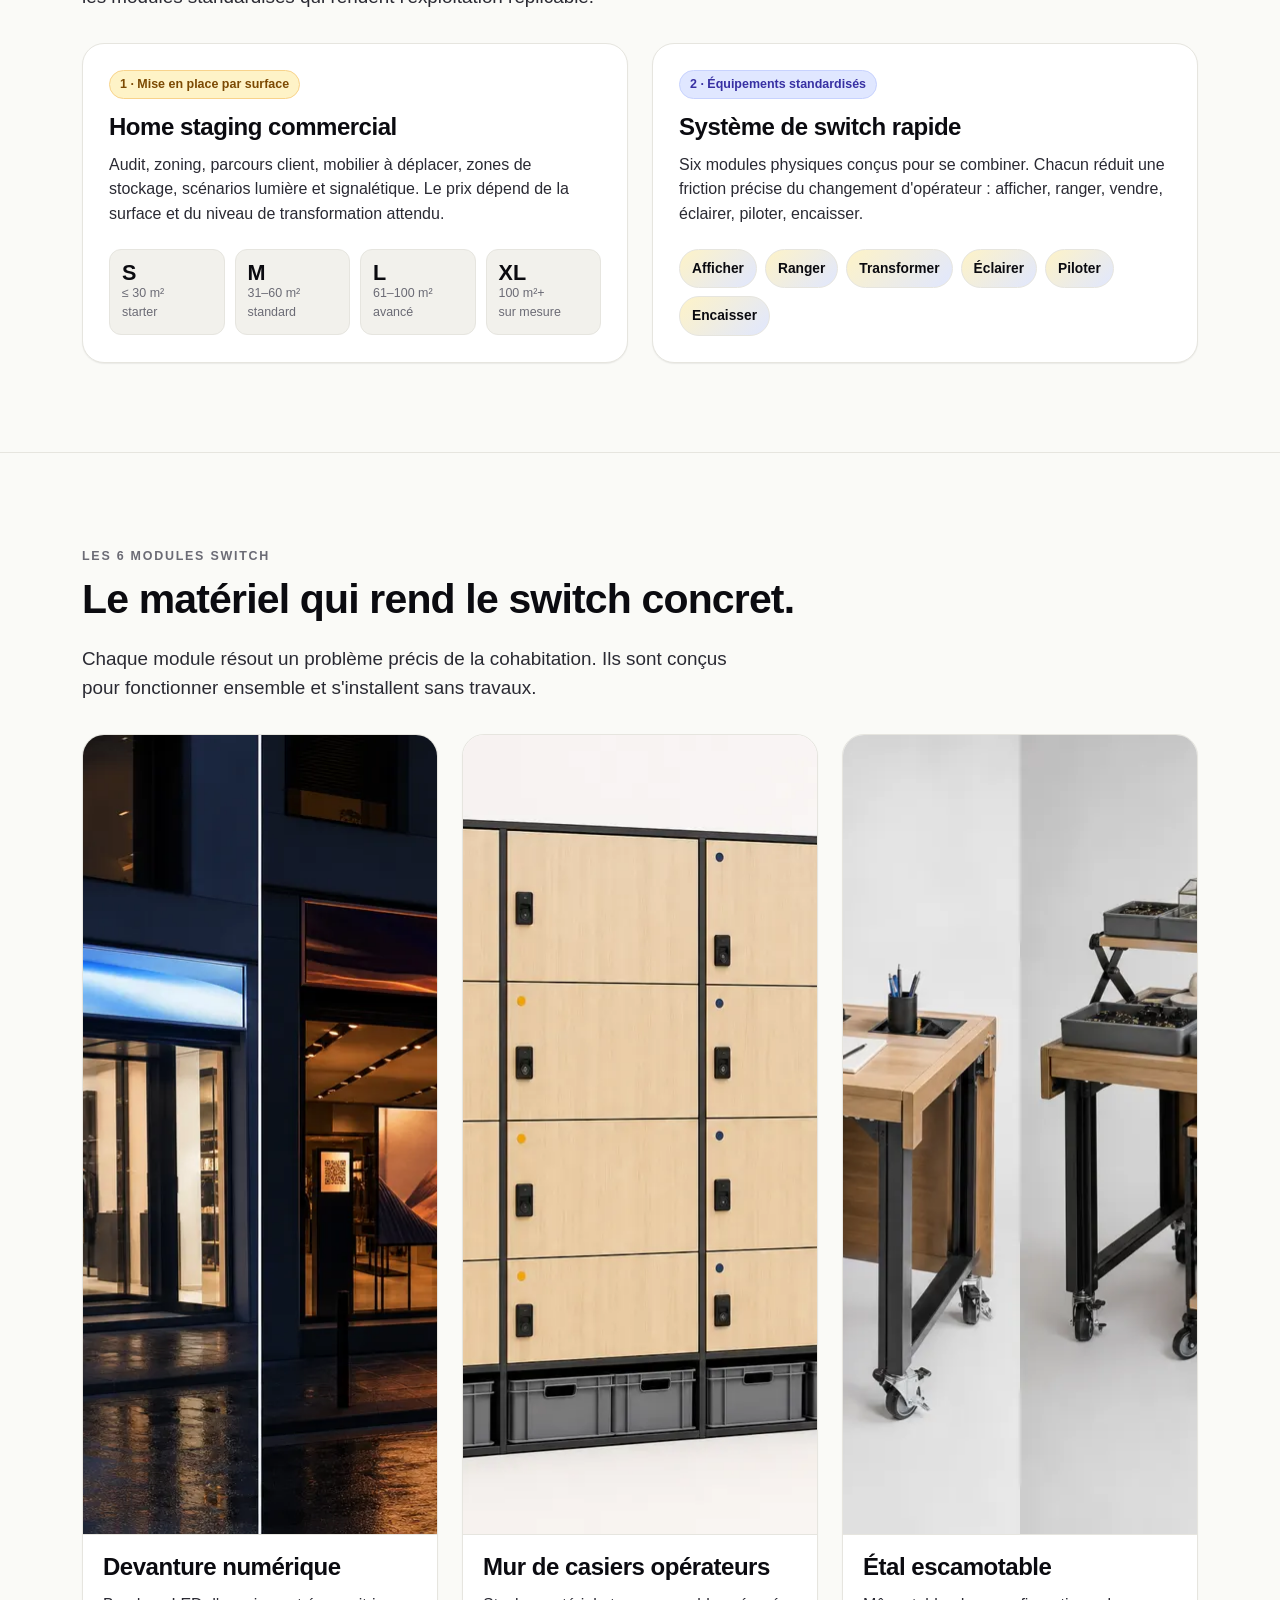
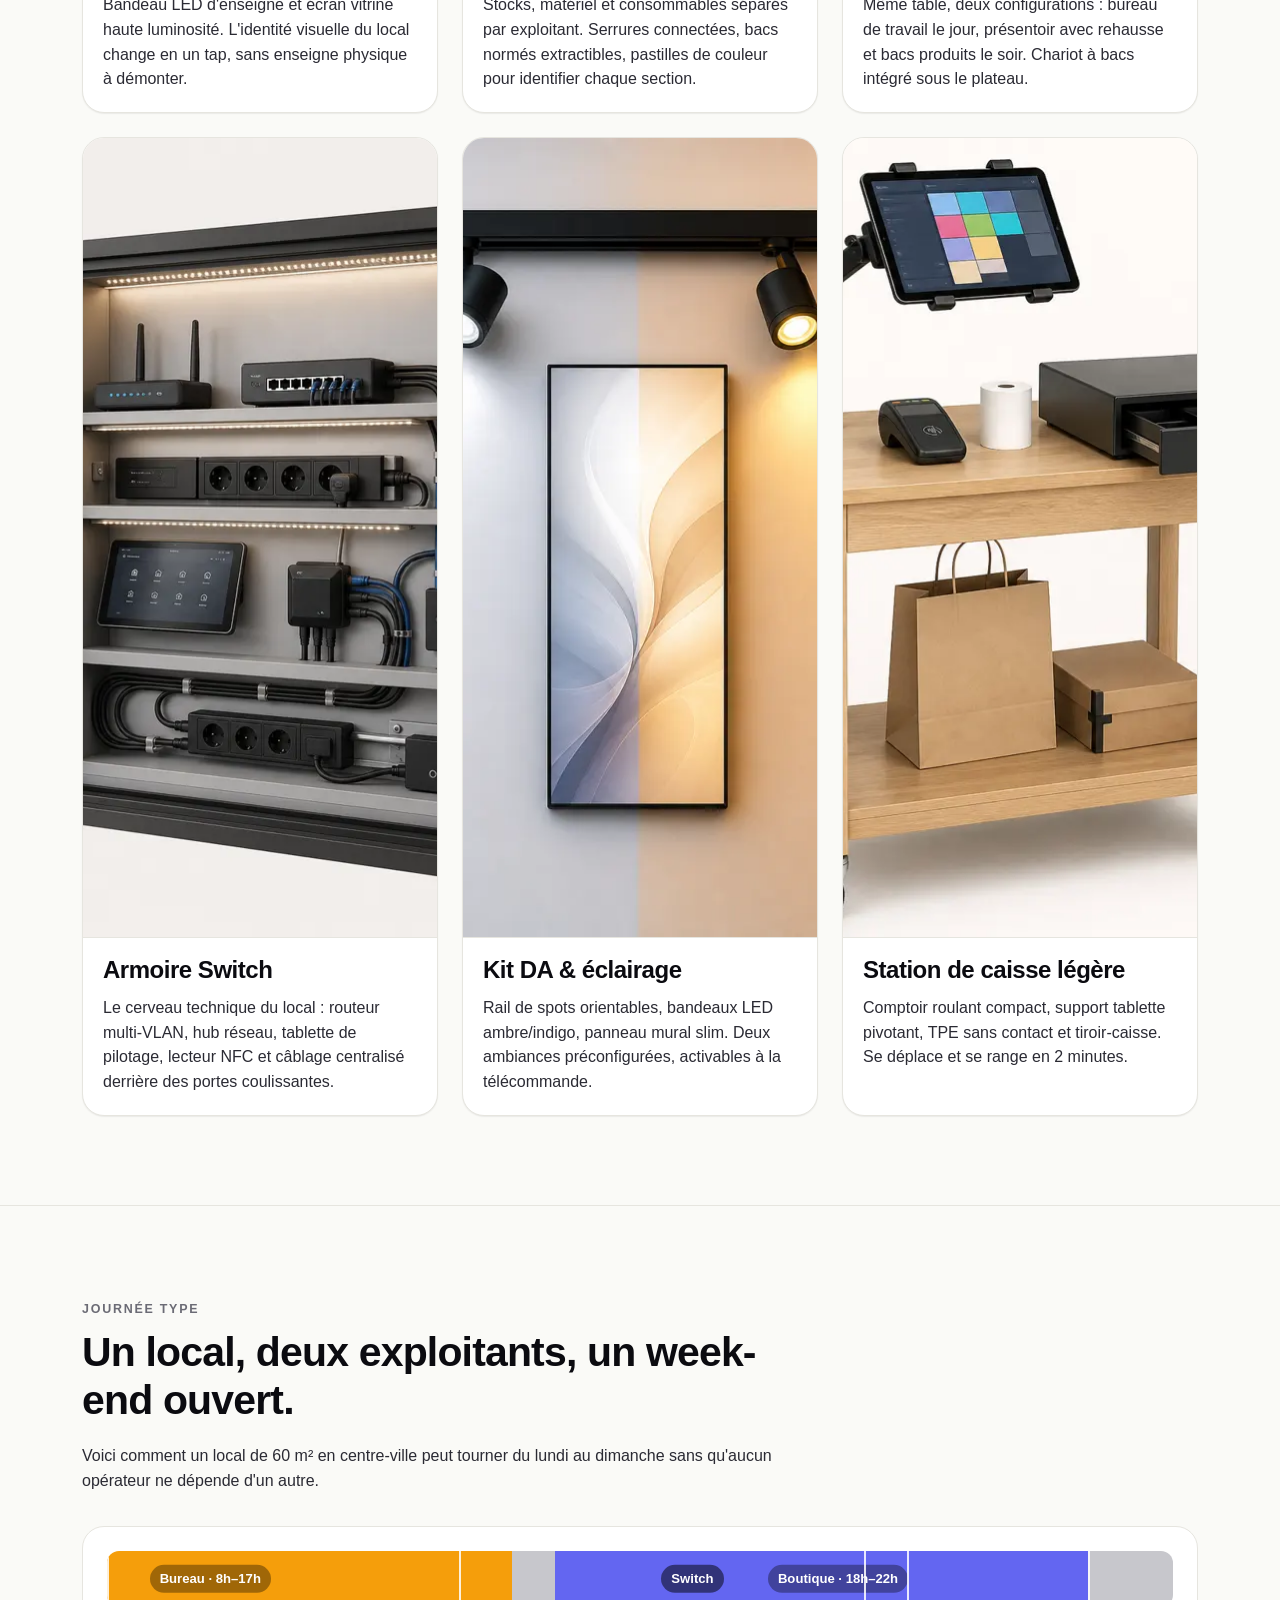
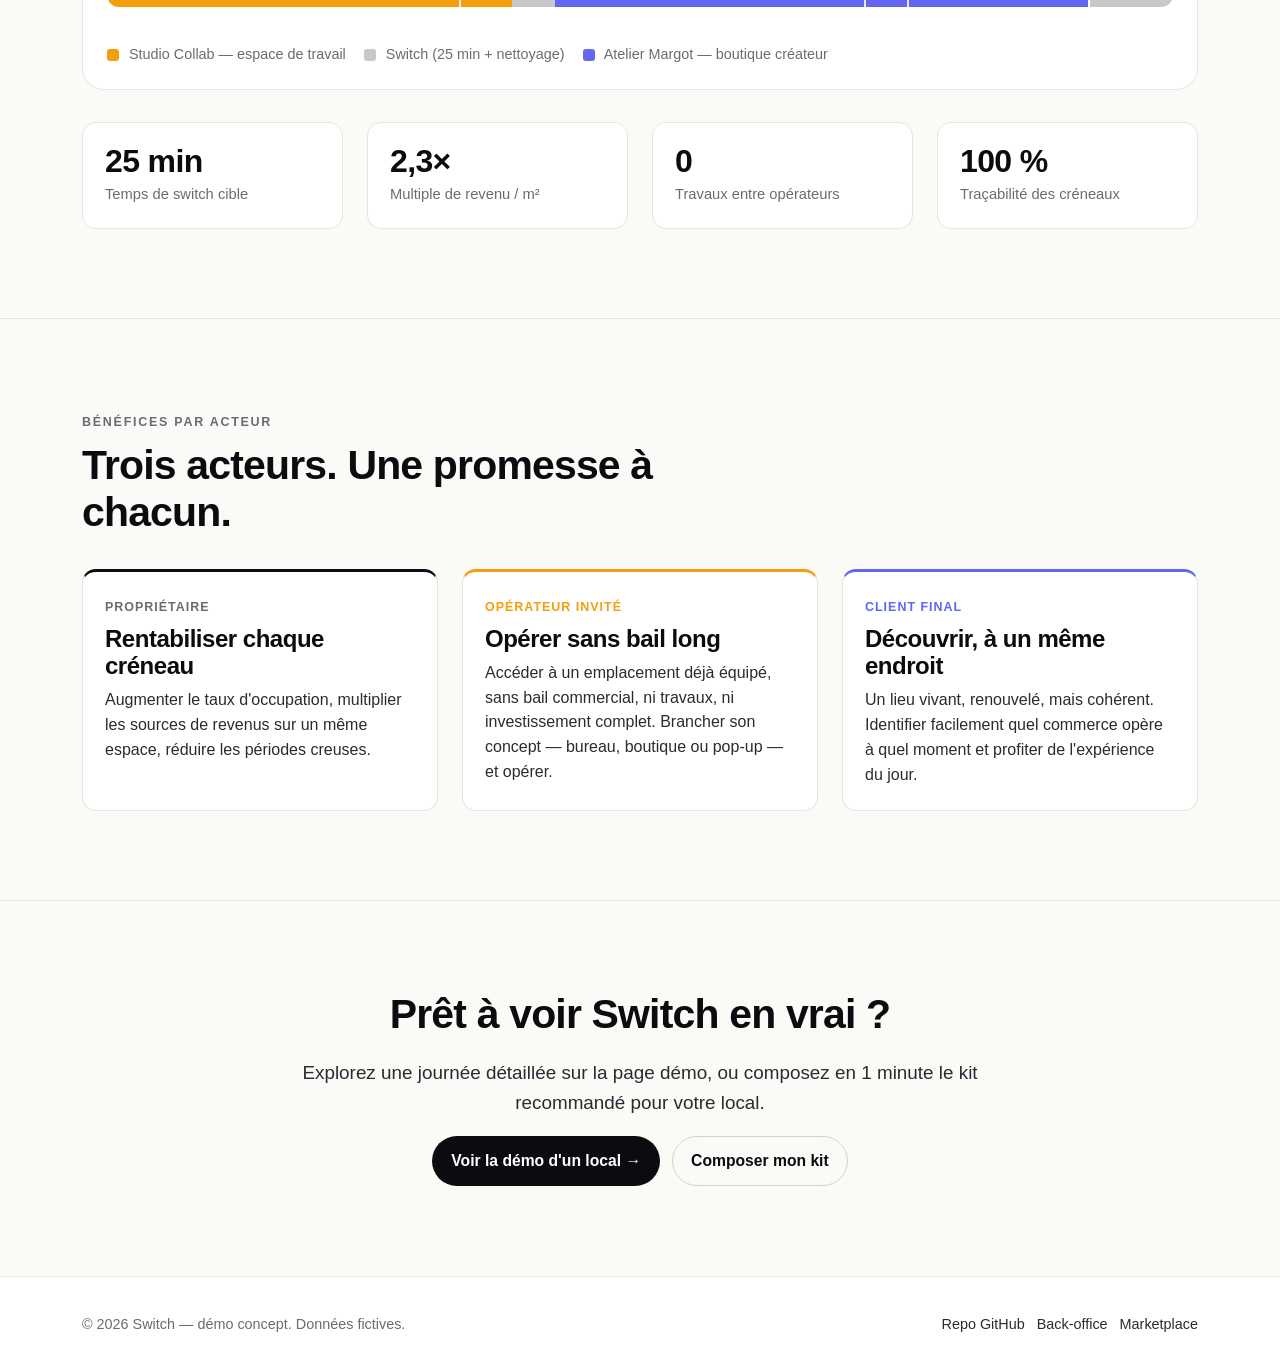
==== commit 895f4bf0: "Refonte site Switch : 6 modules produits illustrés, cas d'usage bureau/boutique - Génération de 6 il" ====
--- a/docs/index.html
+++ b/docs/index.html
@@ -53,9 +53,9 @@
     </div>
 
     <figure class="hero-shot" aria-label="Illustration d'un local Switch jour et soir">
-      <img src="assets/img/switch-hero-local-jour-soir.webp" alt="Même local partagé entre un coffee shop le jour et un bar à vin le soir" width="1200" height="800" fetchpriority="high" />
+      <img src="assets/img/switch-prod-devanture-numerique.webp" alt="Devanture numérique Switch : identité bureau sobre le jour, identité boutique ambrée le soir" width="1200" height="800" fetchpriority="high" />
       <figcaption>
-        Un même local, deux identités : coffee shop le jour, bar à vin le soir.
+        La devanture numérique change l'identité visible du local : sobre le jour, chaleureuse le soir.
       </figcaption>
     </figure>
   </div>
@@ -162,25 +162,18 @@
         <span class="badge badge--night">2 · Équipements standardisés</span>
         <h3>Système de switch rapide</h3>
         <p>
-          Casiers opérateurs, comptoir mobile, signalétique modulaire, routeur multi-réseaux, badges d'accès, tablette de pilotage et kit nettoyage. Chaque module peut être acheté ou ajouté à un forfait.
+          Six modules physiques conçus pour se combiner. Chacun réduit une friction précise du changement d'opérateur : afficher, ranger, vendre, éclairer, piloter, encaisser.
         </p>
         <div class="system-stack">
+          <span>Afficher</span>
           <span>Ranger</span>
-          <span>Afficher</span>
-          <span>Brancher</span>
-          <span>Accéder</span>
-          <span>Contrôler</span>
-          <span>Nettoyer</span>
-        </div>
-      </article>
-    </div>
-
-    <figure class="media-card mt-4">
-      <img src="assets/img/switch-home-staging-surfaces.webp" alt="Plans de home staging Switch pour trois tailles de locaux" width="1200" height="800" loading="lazy" decoding="async" />
-      <figcaption>
-        Les forfaits de mise en place sont structurés par surface : petit local, local standard, grand local multi-zones.
-      </figcaption>
-    </figure>
+          <span>Transformer</span>
+          <span>Éclairer</span>
+          <span>Piloter</span>
+          <span>Encaisser</span>
+        </div>
+      </article>
+    </div>
   </div>
 </section>
 
@@ -188,37 +181,45 @@
 <section>
   <div class="container">
     <div class="section-head">
-      <span class="eyebrow">Équipements clés</span>
-      <h2>Le nécessaire pour rendre le switch répétable.</h2>
-      <p>
-        La marketplace ne vend pas seulement des objets : elle vend des modules qui réduisent une friction précise du changement d'opérateur.
+      <span class="eyebrow">Les 6 modules Switch</span>
+      <h2>Le matériel qui rend le switch concret.</h2>
+      <p class="lead">
+        Chaque module résout un problème précis de la cohabitation. Ils sont conçus pour fonctionner ensemble et s'installent sans travaux.
       </p>
     </div>
 
     <div class="grid grid-3 product-showcase">
       <article class="visual-product">
-        <img src="assets/img/switch-casiers-operateurs.webp" alt="Casiers sécurisés pour opérateurs Switch" width="900" height="600" loading="lazy" decoding="async" />
-        <h3>Casiers opérateurs</h3>
-        <p>Stocks, consommables et matériel sensible séparés par exploitant. Accès badge, QR code, historique d'ouverture.</p>
-      </article>
-      <article class="visual-product">
-        <img src="assets/img/switch-comptoir-mobile-signaletique.webp" alt="Comptoir mobile avec signalétique interchangeable" width="900" height="600" loading="lazy" decoding="async" />
-        <h3>Comptoir mobile + signalétique</h3>
-        <p>Le point de vente se déplace et change d'identité sans travaux : façade, menus, supports, écran et habillage.</p>
-      </article>
-      <article class="visual-product">
-        <img src="assets/img/switch-tablette-it-acces.webp" alt="Tablette de pilotage, routeur, badges et serrure connectée" width="900" height="600" loading="lazy" decoding="async" />
-        <h3>IT, accès &amp; pilotage</h3>
-        <p>Réseaux isolés, badges temporaires, checklist de switch, journal d'accès et validation du local prêt.</p>
-      </article>
-    </div>
-
-    <figure class="media-card mt-4">
-      <img src="assets/img/switch-kit-equipements-standardises.webp" alt="Kit complet d'équipements standardisés Switch" width="1200" height="800" loading="lazy" decoding="async" />
-      <figcaption>
-        Le kit complet regroupe les modules nécessaires : rangement, comptoir, signalétique, IT, accès, nettoyage et pilotage.
-      </figcaption>
-    </figure>
+        <img src="assets/img/switch-prod-devanture-numerique.webp" alt="Devanture numérique Switch : bandeau LED et écran vitrine changeant d'identité" width="1200" height="800" loading="lazy" decoding="async" />
+        <h3>Devanture numérique</h3>
+        <p>Bandeau LED d'enseigne et écran vitrine haute luminosité. L'identité visuelle du local change en un tap, sans enseigne physique à démonter.</p>
+      </article>
+      <article class="visual-product">
+        <img src="assets/img/switch-prod-mur-casiers.webp" alt="Mur de casiers Switch séparant les affaires de chaque opérateur" width="1200" height="800" loading="lazy" decoding="async" />
+        <h3>Mur de casiers opérateurs</h3>
+        <p>Stocks, matériel et consommables séparés par exploitant. Serrures connectées, bacs normés extractibles, pastilles de couleur pour identifier chaque section.</p>
+      </article>
+      <article class="visual-product">
+        <img src="assets/img/switch-prod-etal-escamotable.webp" alt="Étal escamotable Switch : bureau le jour, présentoir commerce le soir" width="1200" height="800" loading="lazy" decoding="async" />
+        <h3>Étal escamotable</h3>
+        <p>Même table, deux configurations : bureau de travail le jour, présentoir avec rehausse et bacs produits le soir. Chariot à bacs intégré sous le plateau.</p>
+      </article>
+      <article class="visual-product">
+        <img src="assets/img/switch-prod-armoire-switch.webp" alt="Armoire Switch murale contenant routeur, tablette, badges et câblage" width="1200" height="800" loading="lazy" decoding="async" />
+        <h3>Armoire Switch</h3>
+        <p>Le cerveau technique du local : routeur multi-VLAN, hub réseau, tablette de pilotage, lecteur NFC et câblage centralisé derrière des portes coulissantes.</p>
+      </article>
+      <article class="visual-product">
+        <img src="assets/img/switch-prod-kit-eclairage-da.webp" alt="Kit direction artistique Switch : spots LED, bandeaux lumineux et panneau mural" width="1200" height="800" loading="lazy" decoding="async" />
+        <h3>Kit DA &amp; éclairage</h3>
+        <p>Rail de spots orientables, bandeaux LED ambre/indigo, panneau mural slim. Deux ambiances préconfigurées, activables à la télécommande.</p>
+      </article>
+      <article class="visual-product">
+        <img src="assets/img/switch-prod-station-caisse.webp" alt="Station de caisse mobile Switch : tablette, TPE, tiroir-caisse sur comptoir roulant" width="1200" height="800" loading="lazy" decoding="async" />
+        <h3>Station de caisse légère</h3>
+        <p>Comptoir roulant compact, support tablette pivotant, TPE sans contact et tiroir-caisse. Se déplace et se range en 2 minutes.</p>
+      </article>
+    </div>
   </div>
 </section>
 
@@ -233,21 +234,21 @@
 
     <div class="timeline" aria-label="Timeline d'une journée type Switch">
       <div class="timeline-track" aria-hidden="true">
-        <div class="timeline-segment" style="left:4%">Café · 8h–15h</div>
-        <div class="timeline-segment" style="left:46%; background: rgba(0,0,0,.5);">Switch</div>
-        <div class="timeline-segment" style="left:58%">Bar à vin · 18h–23h</div>
+        <div class="timeline-segment" style="left:4%">Bureau · 8h–17h</div>
+        <div class="timeline-segment" style="left:52%; background: rgba(0,0,0,.5);">Switch</div>
+        <div class="timeline-segment" style="left:62%">Boutique · 18h–22h</div>
 
         <div class="timeline-marker" style="left:0%"><span class="timeline-label">00h</span></div>
         <div class="timeline-marker" style="left:33%"><span class="timeline-label">08h</span></div>
-        <div class="timeline-marker" style="left:62%"><span class="timeline-label">15h</span></div>
+        <div class="timeline-marker" style="left:71%"><span class="timeline-label">17h</span></div>
         <div class="timeline-marker" style="left:75%"><span class="timeline-label">18h</span></div>
-        <div class="timeline-marker" style="left:96%"><span class="timeline-label">23h</span></div>
+        <div class="timeline-marker" style="left:92%"><span class="timeline-label">22h</span></div>
       </div>
 
       <div class="timeline-legend">
-        <span><span class="sw" style="background:var(--day)"></span> Café Lumière — lunch &amp; coffee</span>
-        <span><span class="sw" style="background:#C7C7CC"></span> Switch (nettoyage + état des lieux)</span>
-        <span><span class="sw" style="background:var(--night)"></span> Cellier &amp; Cie — bar à vin</span>
+        <span><span class="sw" style="background:var(--day)"></span> Studio Collab — espace de travail</span>
+        <span><span class="sw" style="background:#C7C7CC"></span> Switch (25 min + nettoyage)</span>
+        <span><span class="sw" style="background:var(--night)"></span> Atelier Margot — boutique créateur</span>
       </div>
     </div>
 
@@ -275,9 +276,9 @@
         <p>Augmenter le taux d'occupation, multiplier les sources de revenus sur un même espace, réduire les périodes creuses.</p>
       </div>
       <div class="card card-day">
-        <div class="card-flag" style="color:var(--day)">Commerçant invité</div>
-        <h3>Tester sans bail long</h3>
-        <p>Accéder à un emplacement déjà équipé, sans bail commercial, ni travaux, ni investissement complet. Brancher son concept et opérer.</p>
+        <div class="card-flag" style="color:var(--day)">Opérateur invité</div>
+        <h3>Opérer sans bail long</h3>
+        <p>Accéder à un emplacement déjà équipé, sans bail commercial, ni travaux, ni investissement complet. Brancher son concept — bureau, boutique ou pop-up — et opérer.</p>
       </div>
       <div class="card card-night">
         <div class="card-flag" style="color:var(--night)">Client final</div>
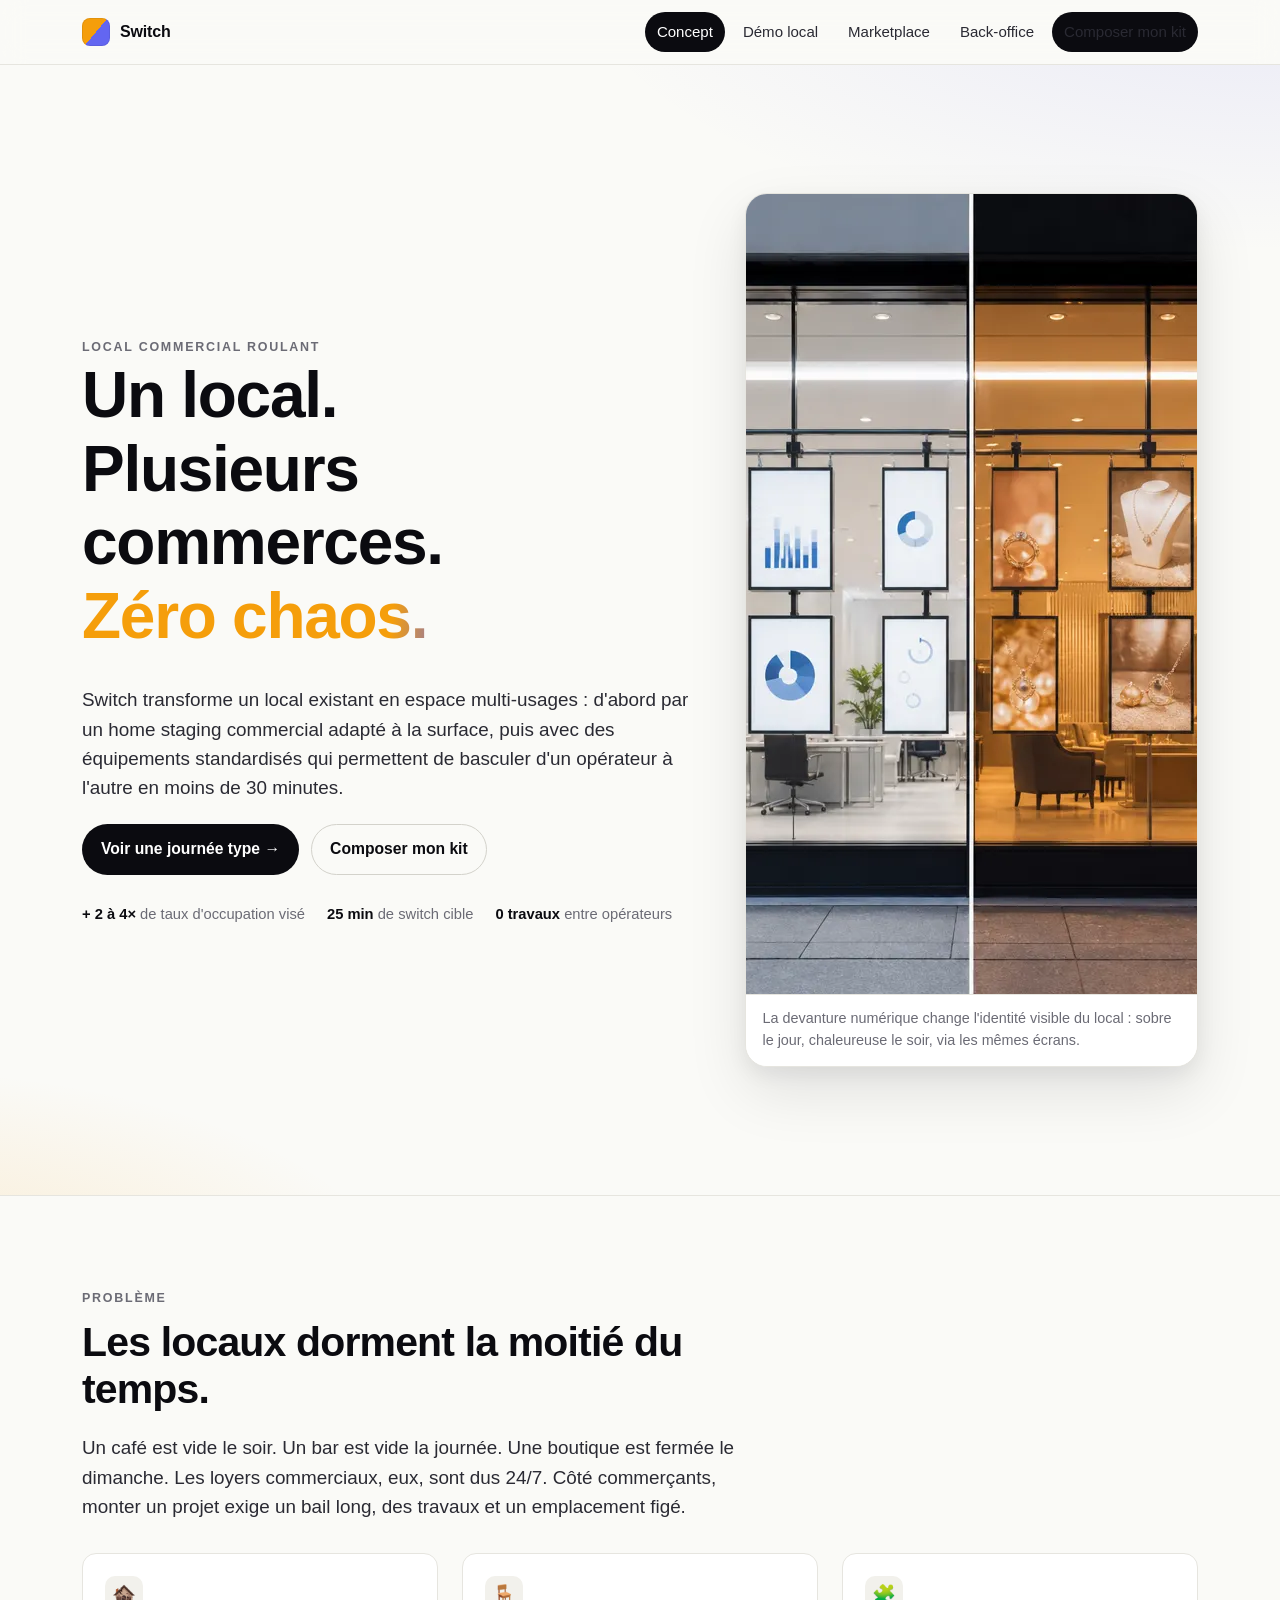
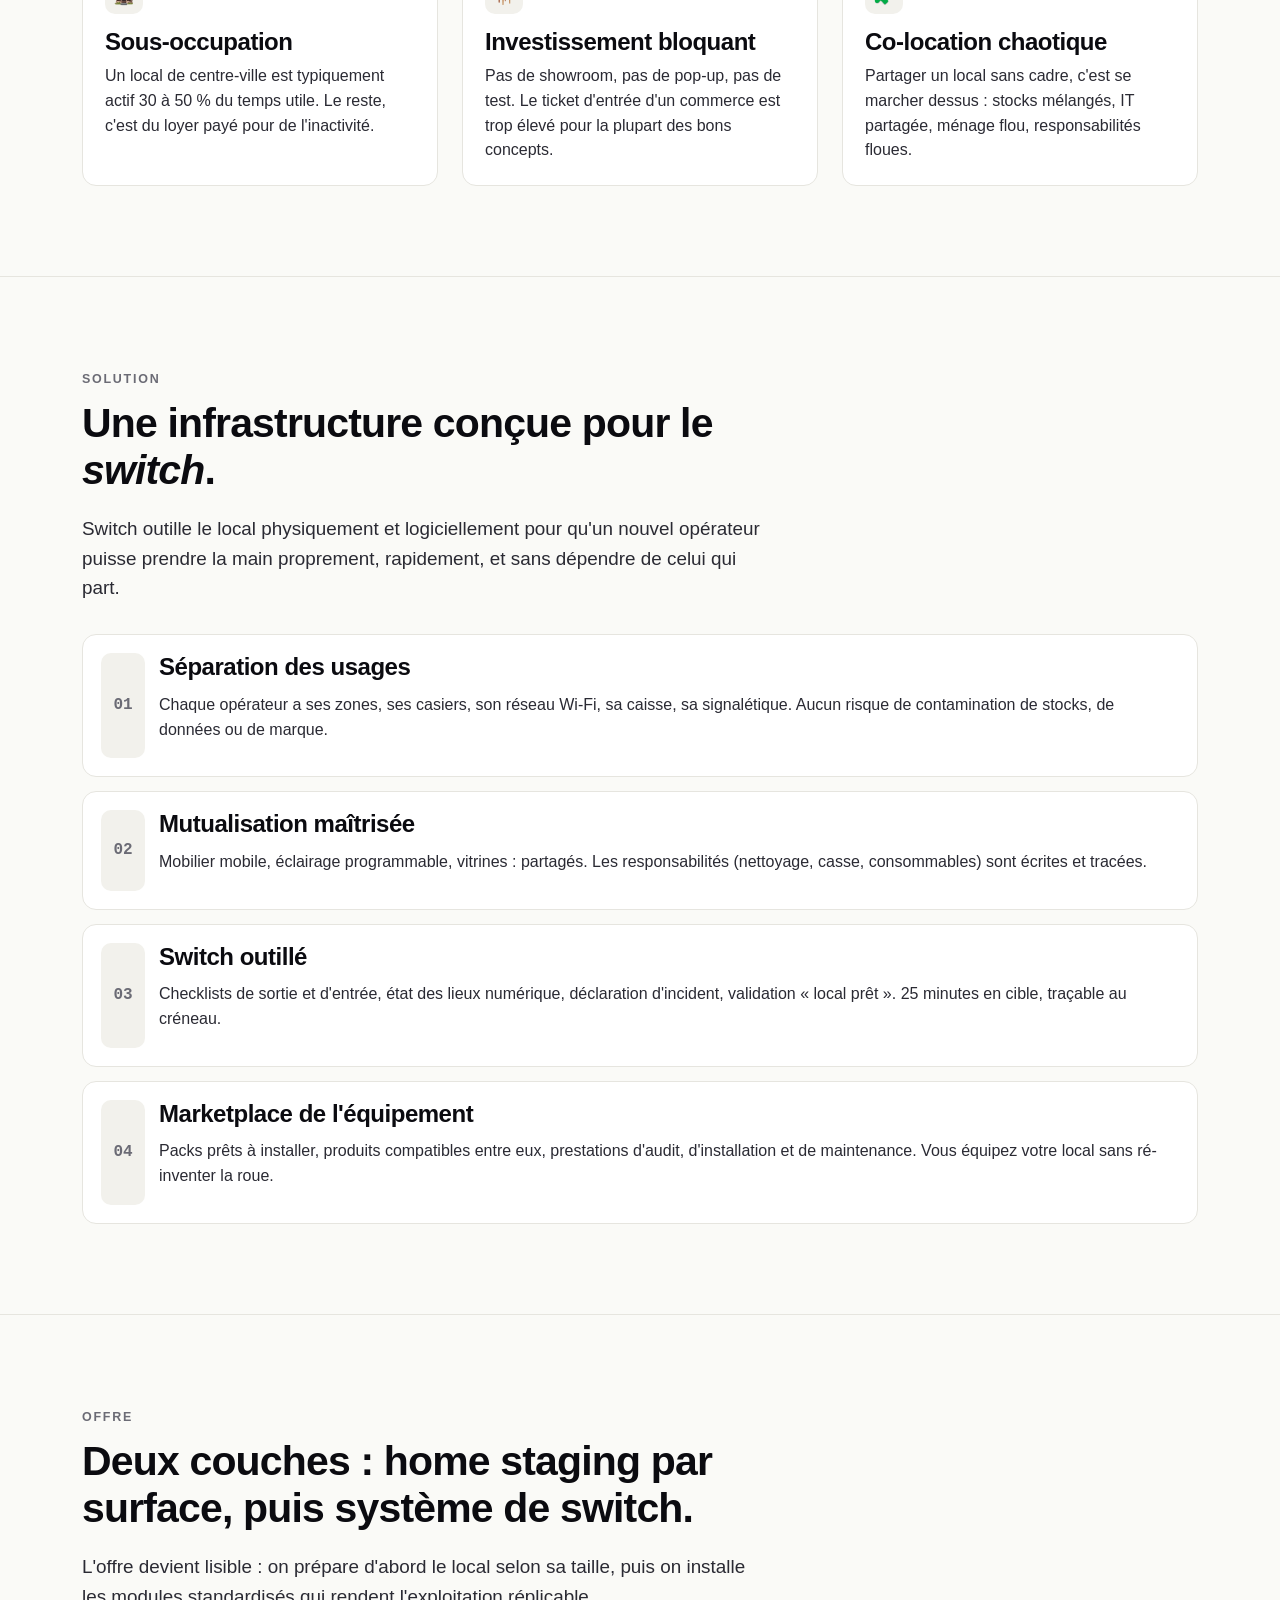
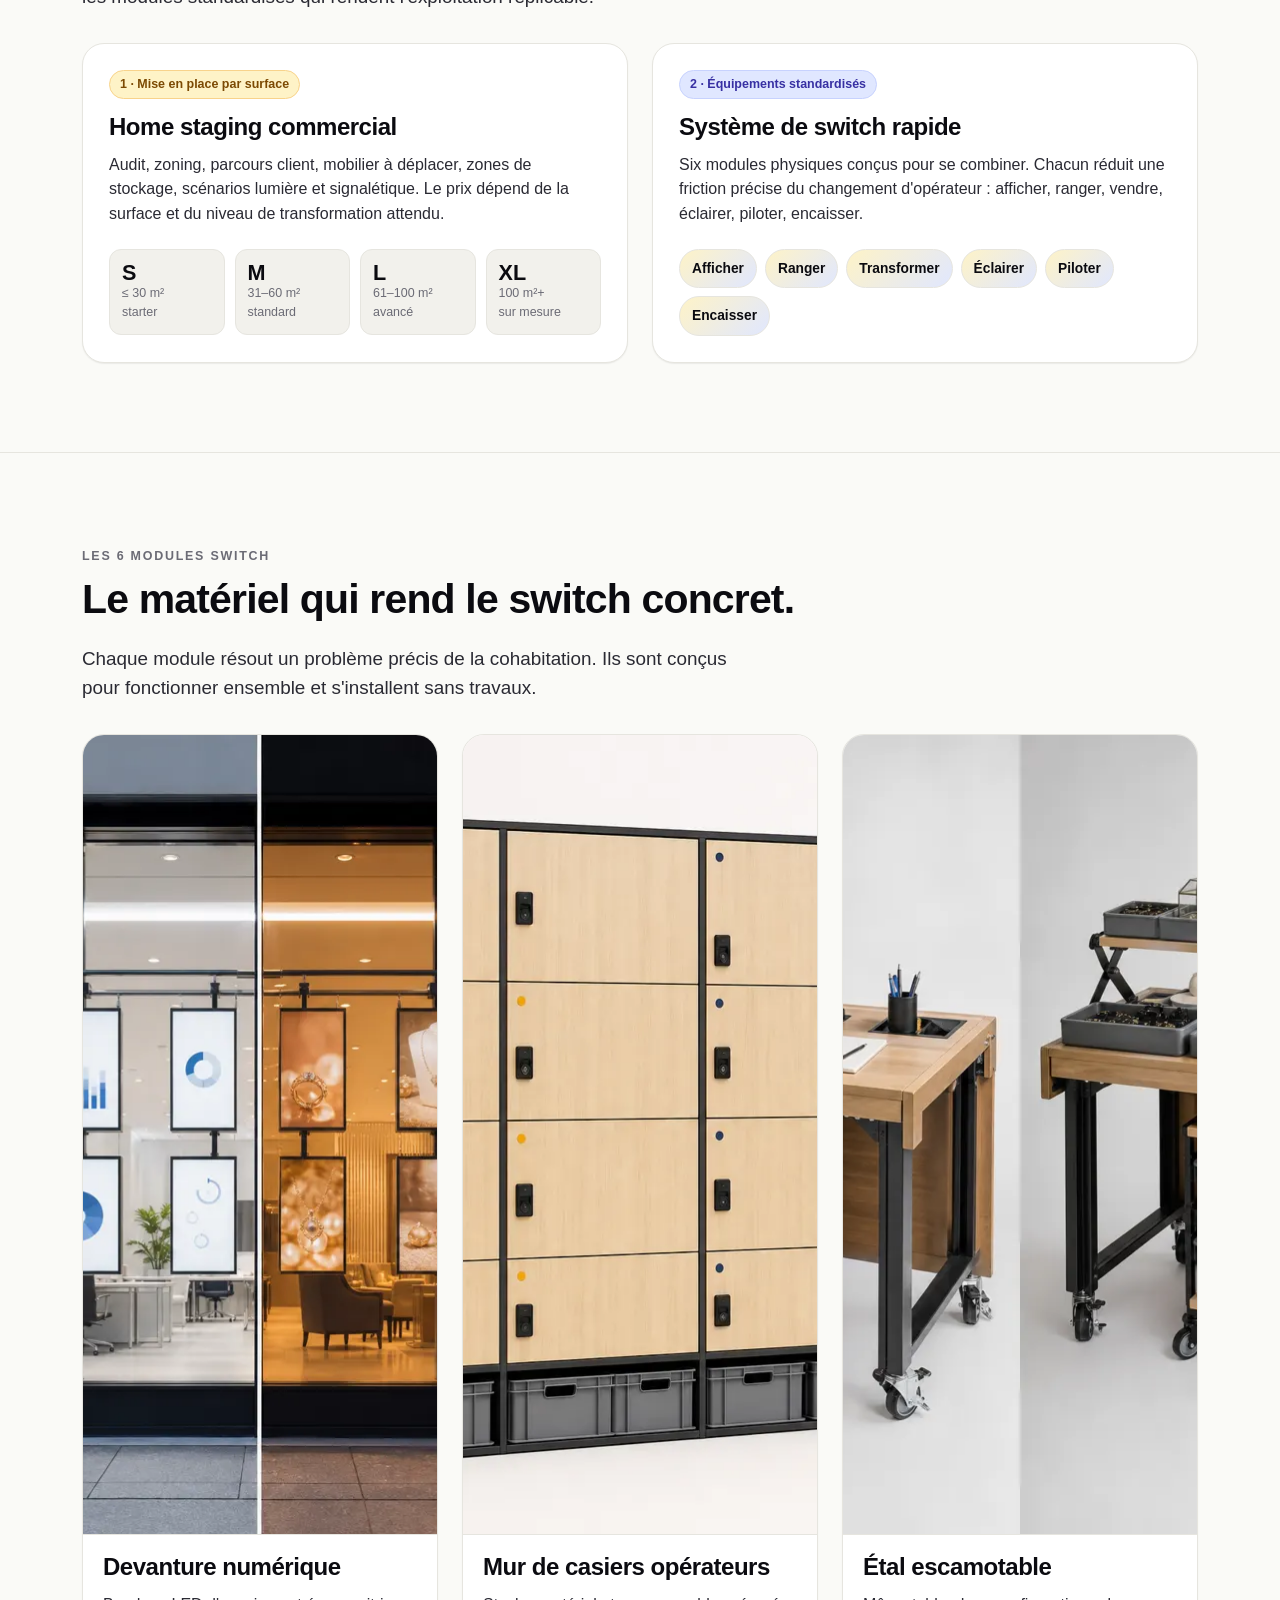
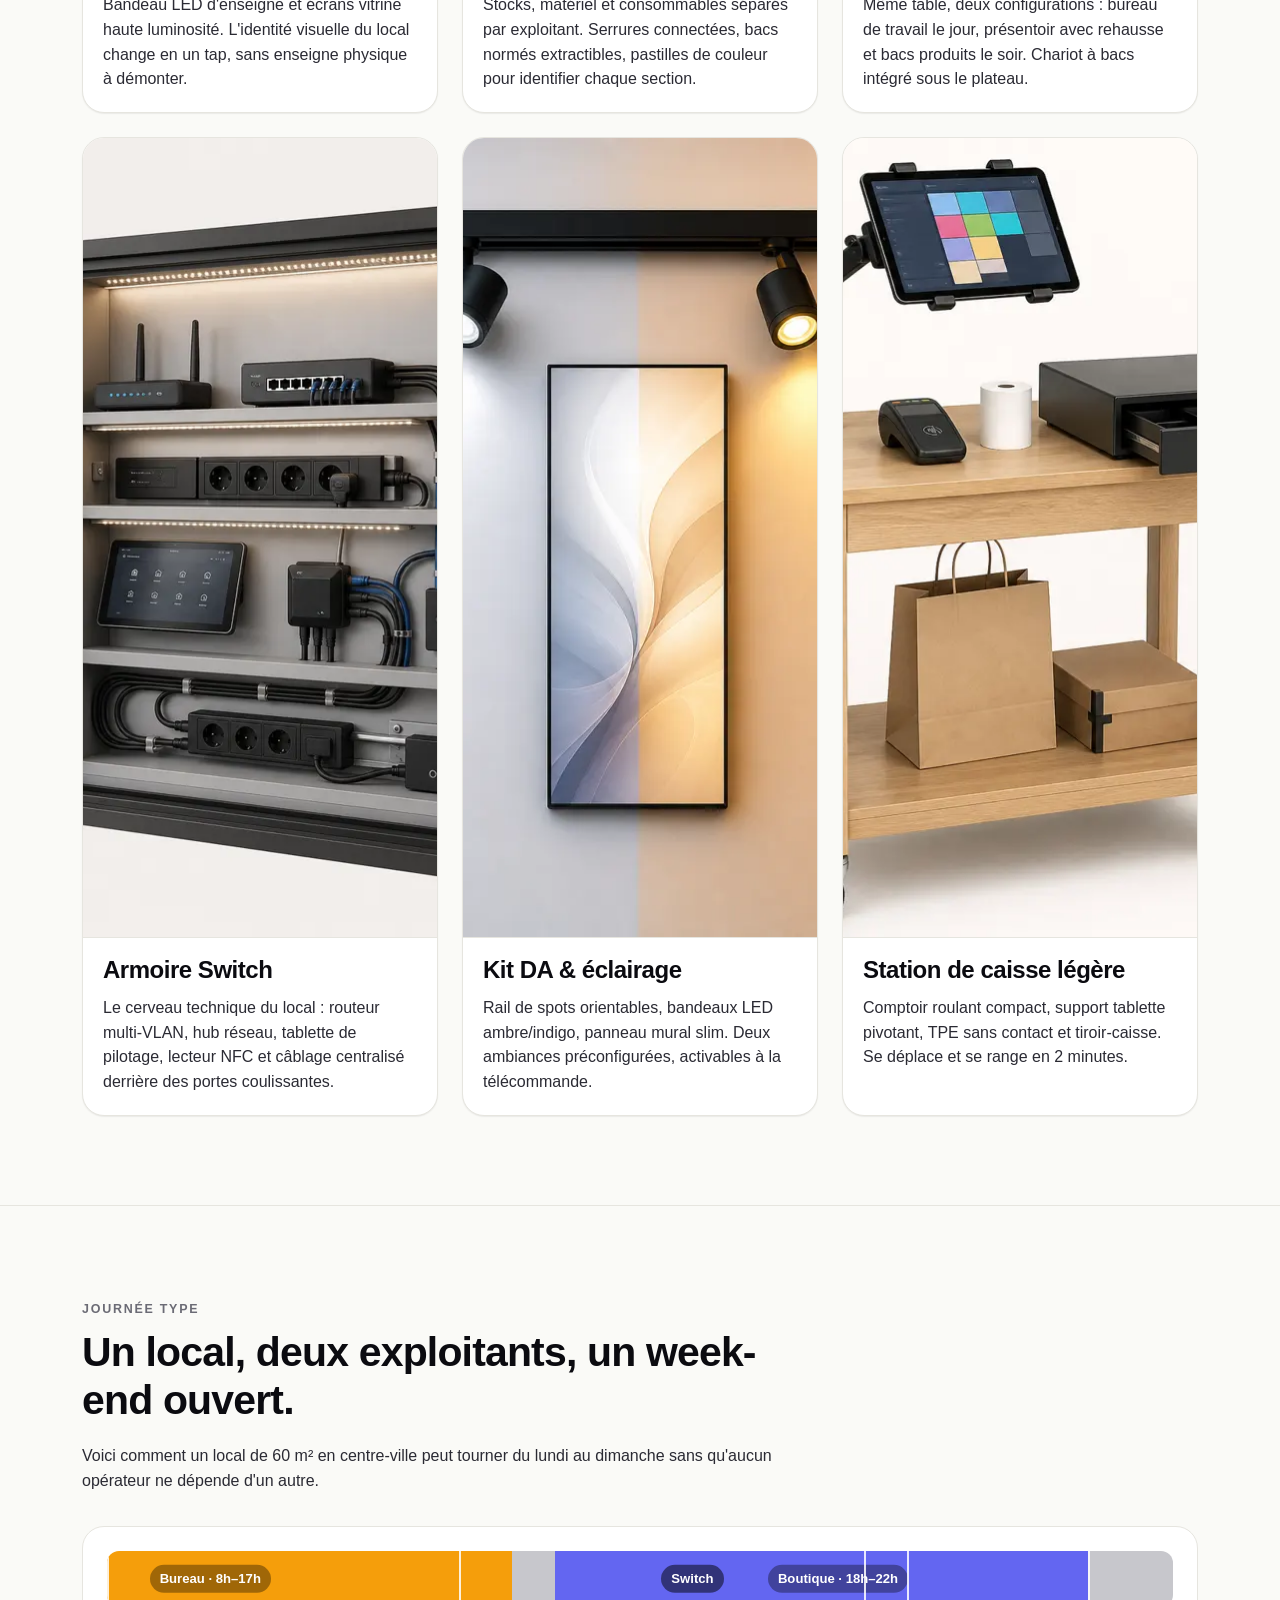
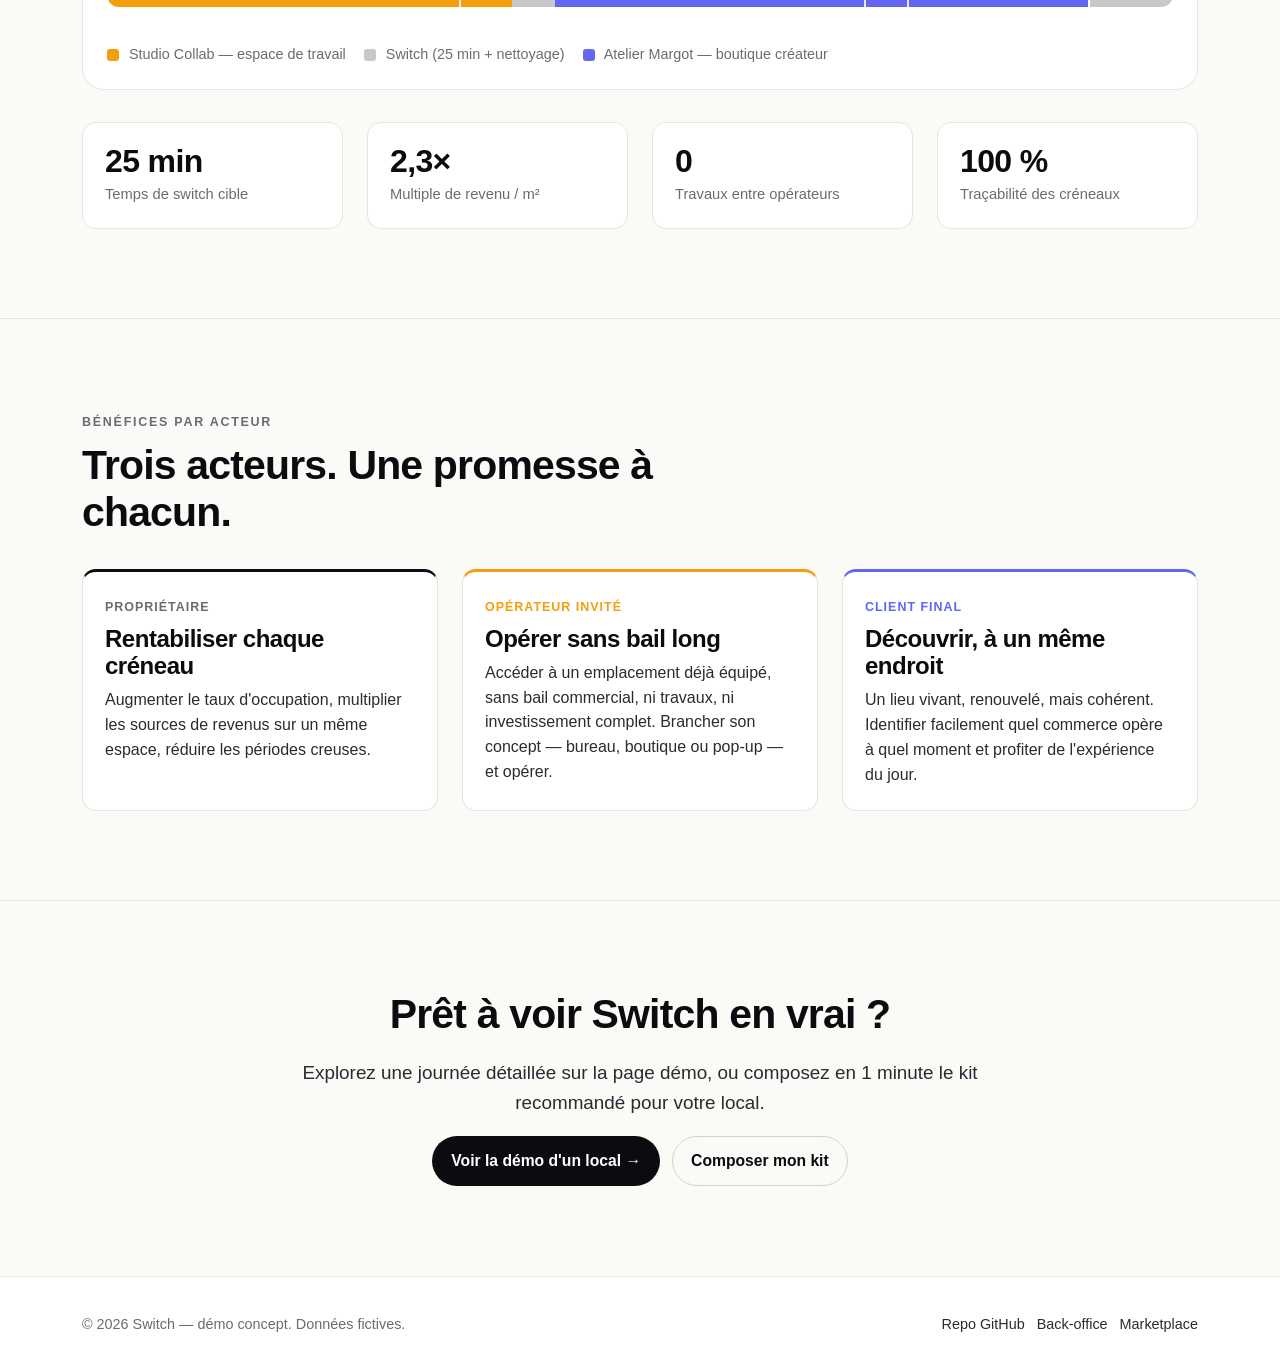
==== commit c29a389b: "Remplacer l'image de la devanture par un split-screen avec écrans en vitrine Co-authored-by: Cursor " ====
--- a/docs/index.html
+++ b/docs/index.html
@@ -53,9 +53,9 @@
     </div>
 
     <figure class="hero-shot" aria-label="Illustration d'un local Switch jour et soir">
-      <img src="assets/img/switch-prod-devanture-numerique.webp" alt="Devanture numérique Switch : identité bureau sobre le jour, identité boutique ambrée le soir" width="1200" height="800" fetchpriority="high" />
+      <img src="assets/img/switch-vitrine-split-jour-soir.webp" alt="Même vitrine commerciale : écrans affichant identité bureau le jour, identité boutique le soir" width="1200" height="800" fetchpriority="high" />
       <figcaption>
-        La devanture numérique change l'identité visible du local : sobre le jour, chaleureuse le soir.
+        La devanture numérique change l'identité visible du local : sobre le jour, chaleureuse le soir, via les mêmes écrans.
       </figcaption>
     </figure>
   </div>
@@ -190,9 +190,9 @@
 
     <div class="grid grid-3 product-showcase">
       <article class="visual-product">
-        <img src="assets/img/switch-prod-devanture-numerique.webp" alt="Devanture numérique Switch : bandeau LED et écran vitrine changeant d'identité" width="1200" height="800" loading="lazy" decoding="async" />
+        <img src="assets/img/switch-vitrine-split-jour-soir.webp" alt="Devanture numérique Switch : bandeau LED et écrans vitrine changeant d'identité" width="1200" height="800" loading="lazy" decoding="async" />
         <h3>Devanture numérique</h3>
-        <p>Bandeau LED d'enseigne et écran vitrine haute luminosité. L'identité visuelle du local change en un tap, sans enseigne physique à démonter.</p>
+        <p>Bandeau LED d'enseigne et écrans vitrine haute luminosité. L'identité visuelle du local change en un tap, sans enseigne physique à démonter.</p>
       </article>
       <article class="visual-product">
         <img src="assets/img/switch-prod-mur-casiers.webp" alt="Mur de casiers Switch séparant les affaires de chaque opérateur" width="1200" height="800" loading="lazy" decoding="async" />
